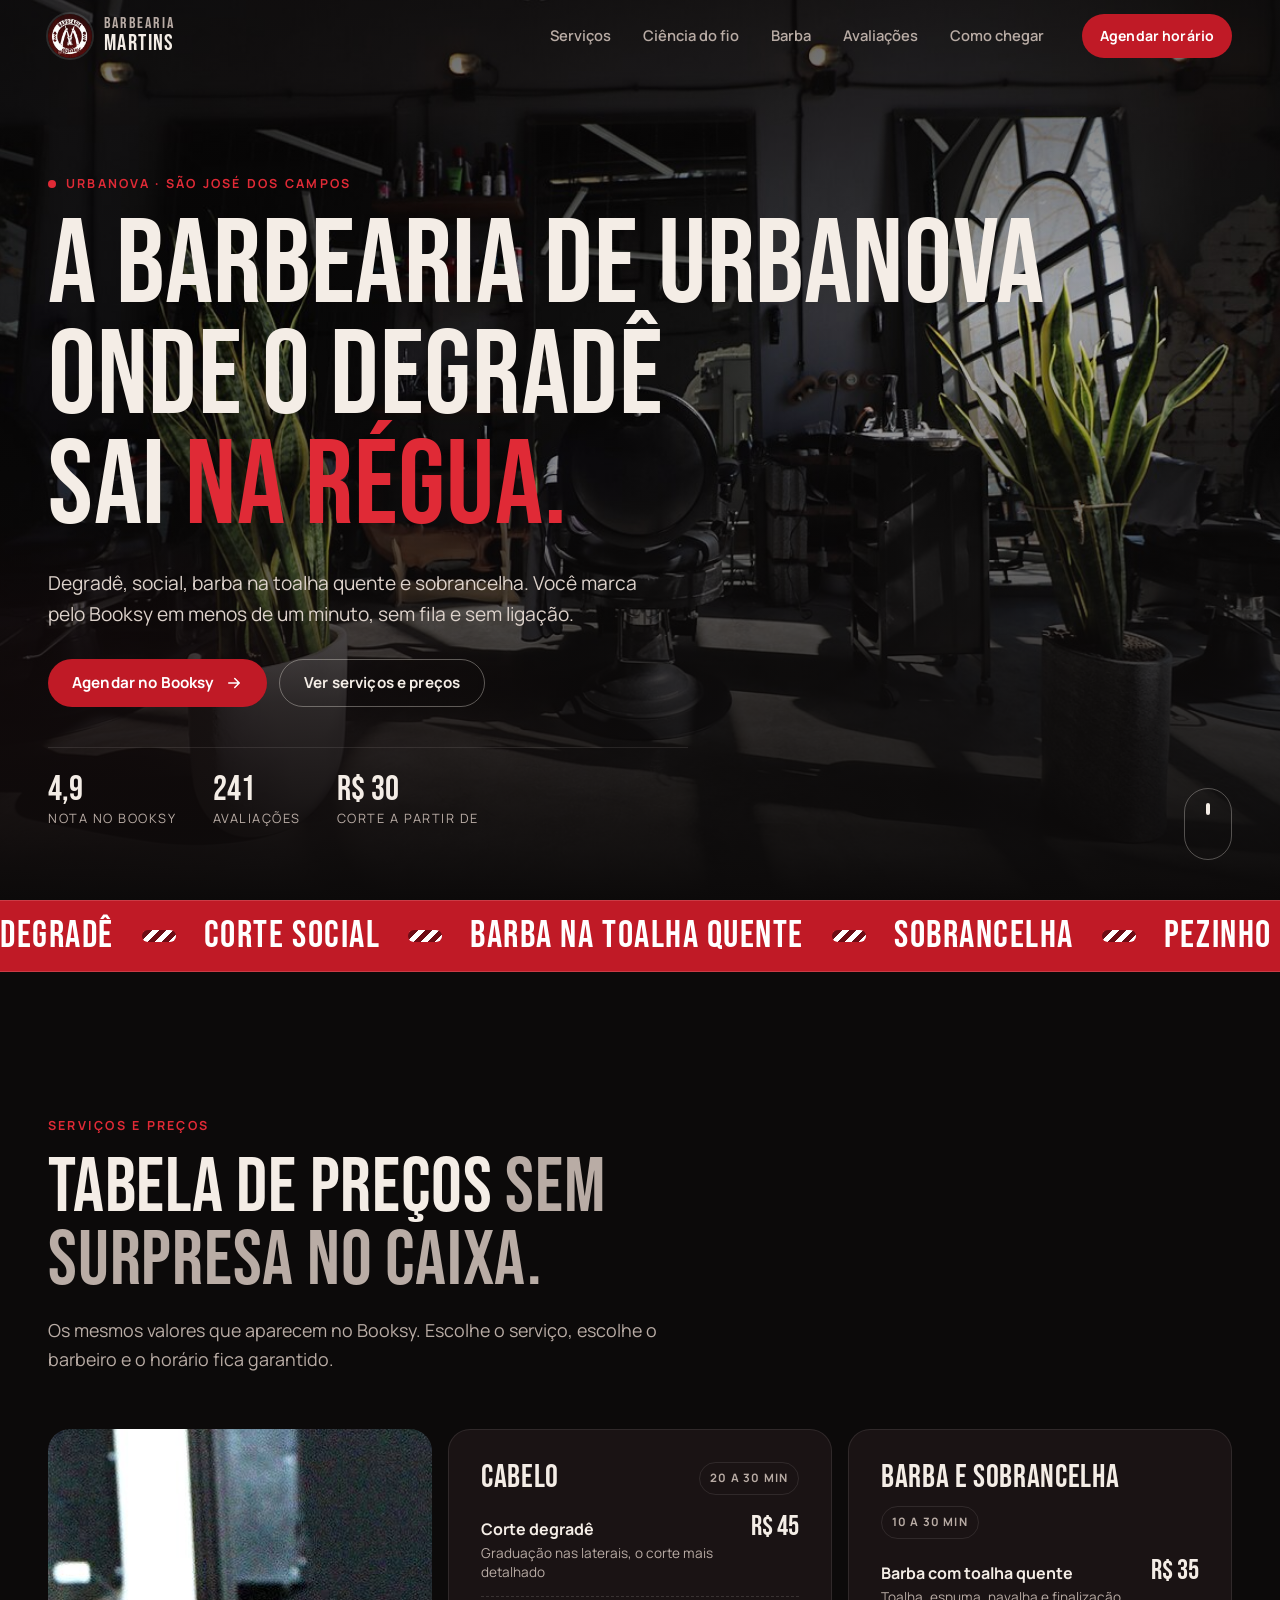
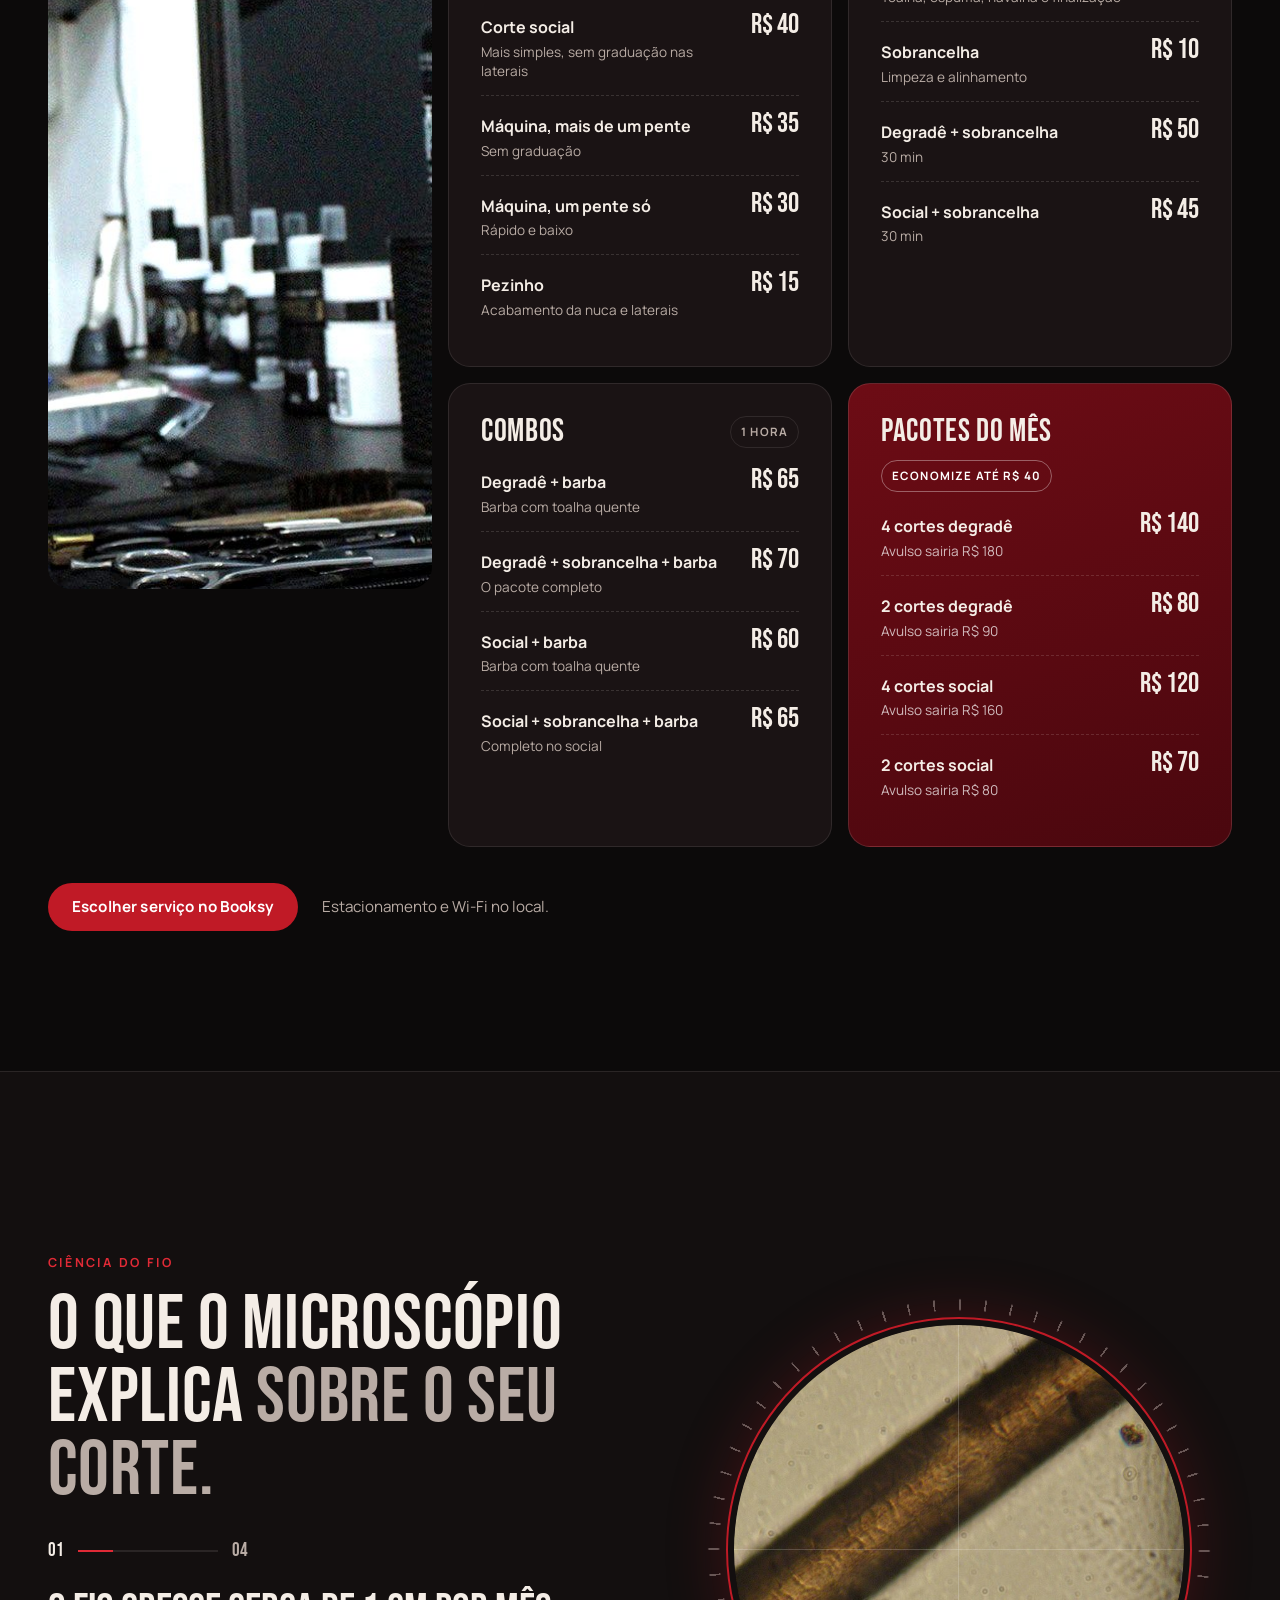
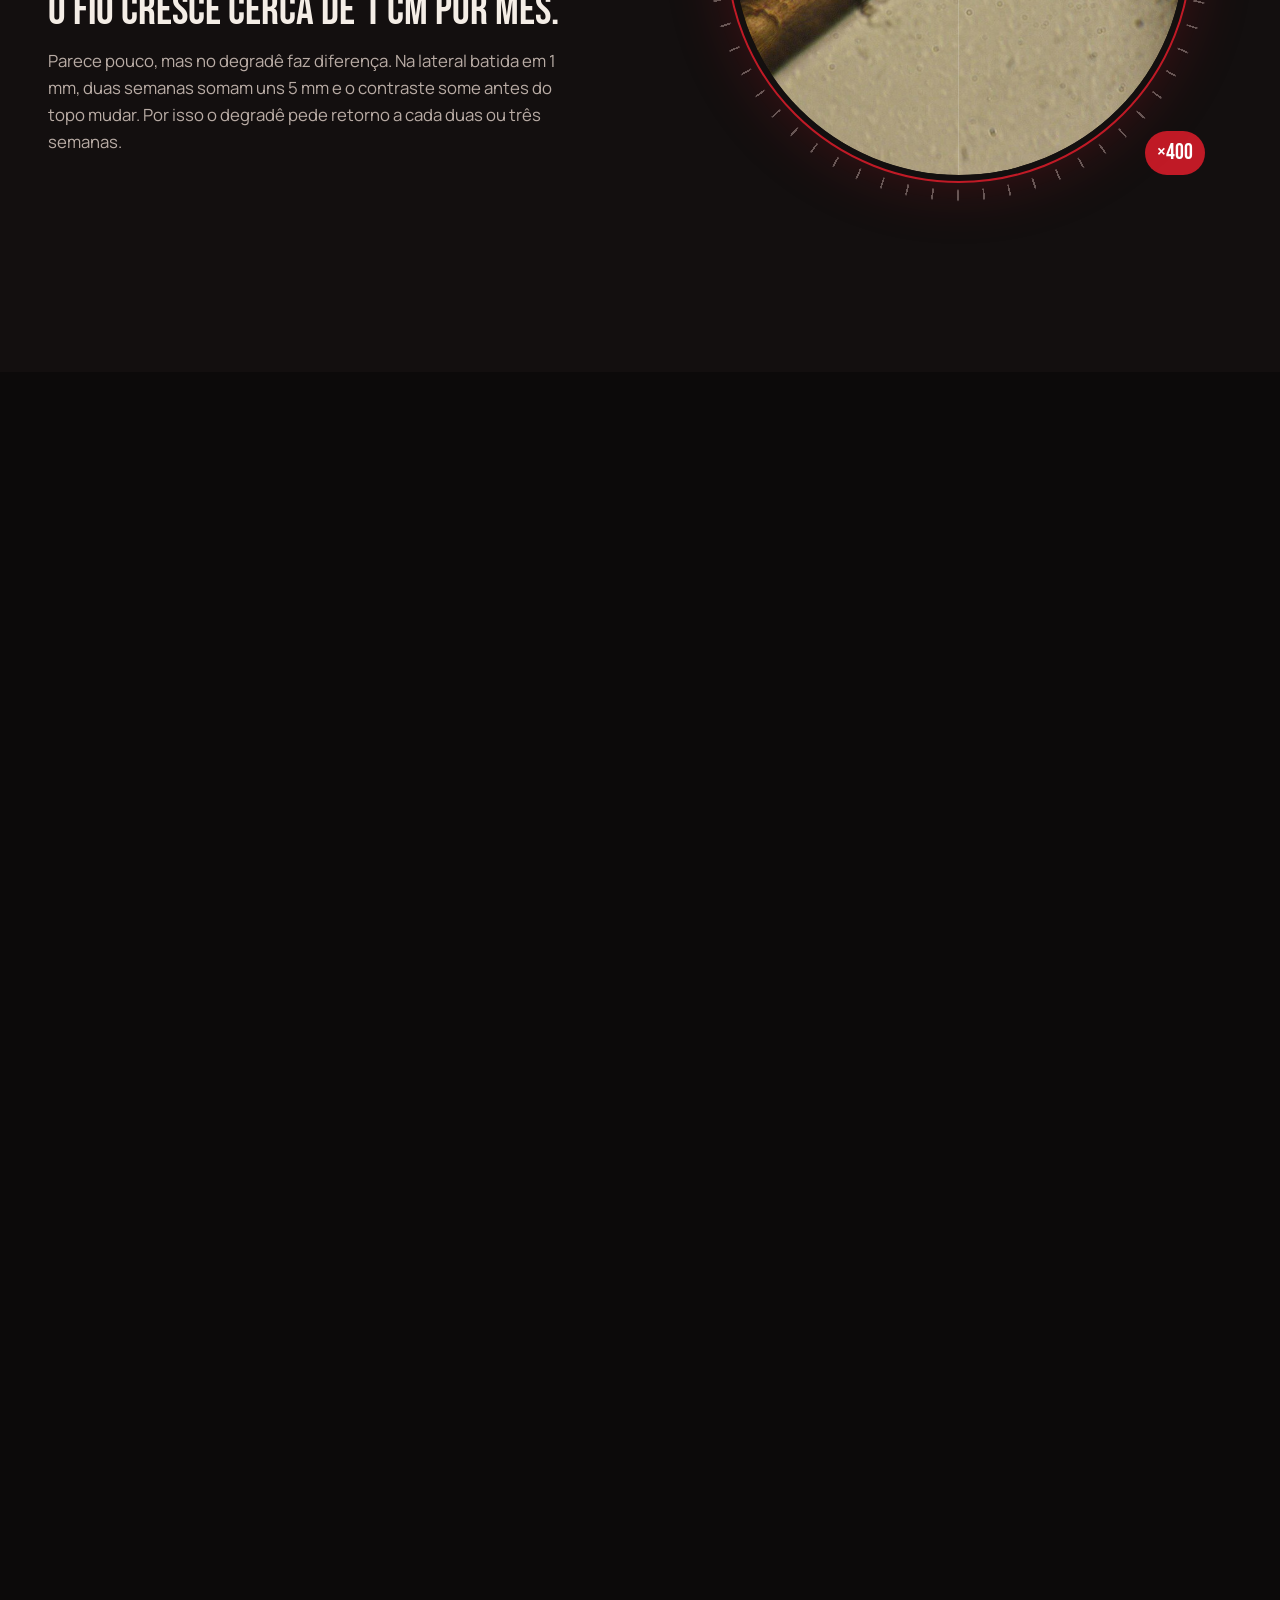
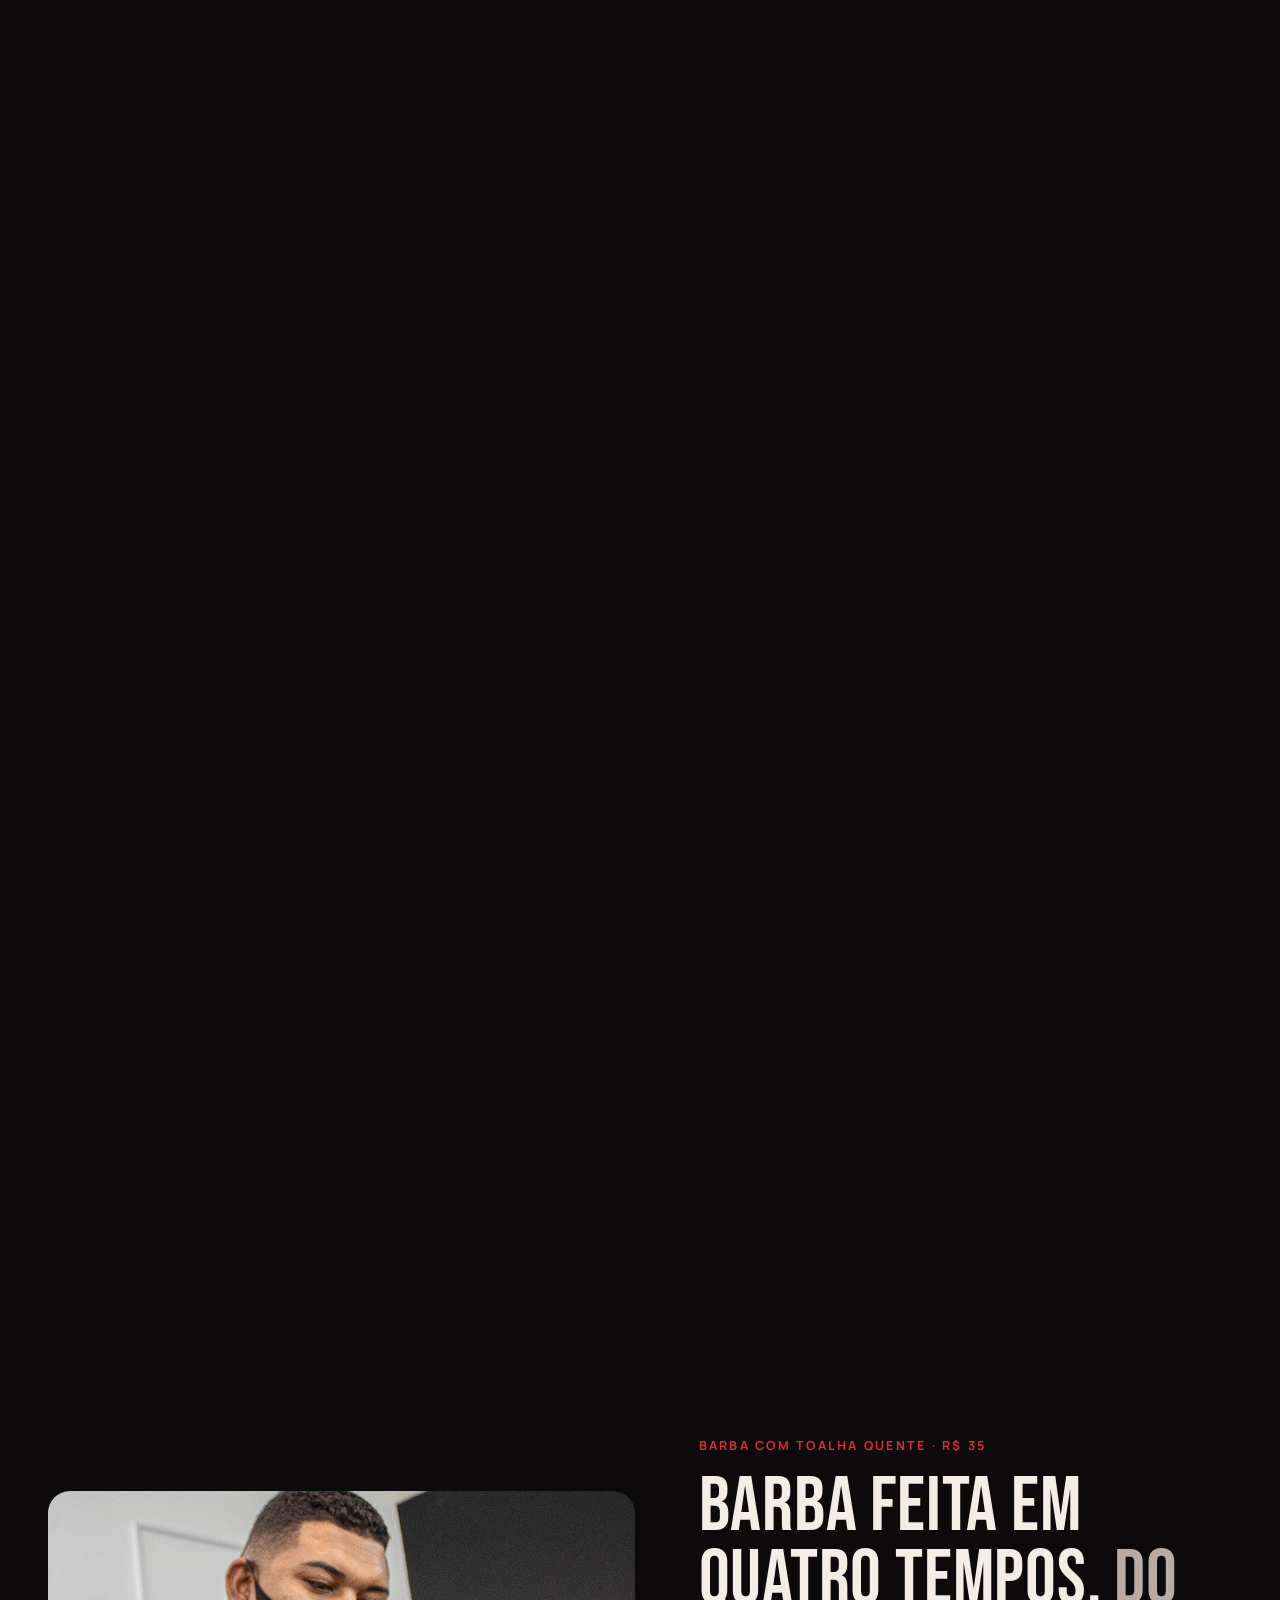
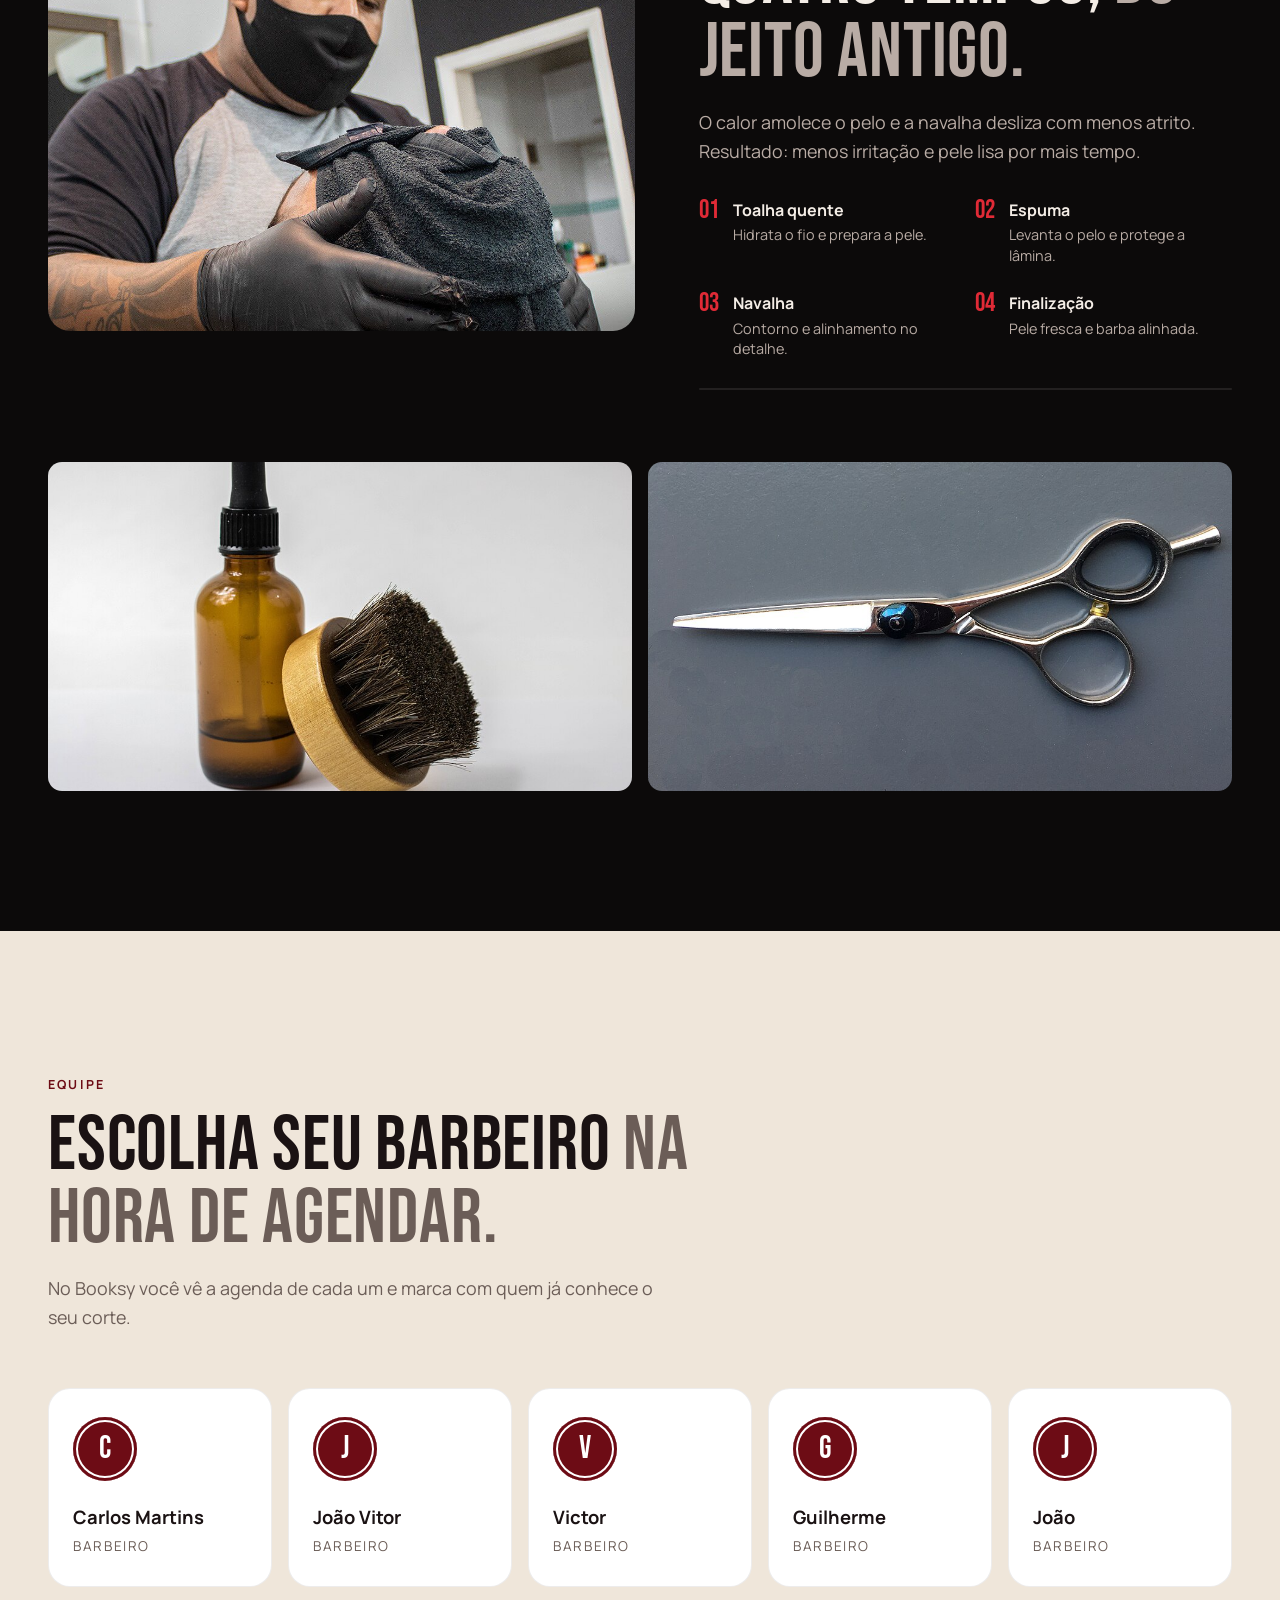
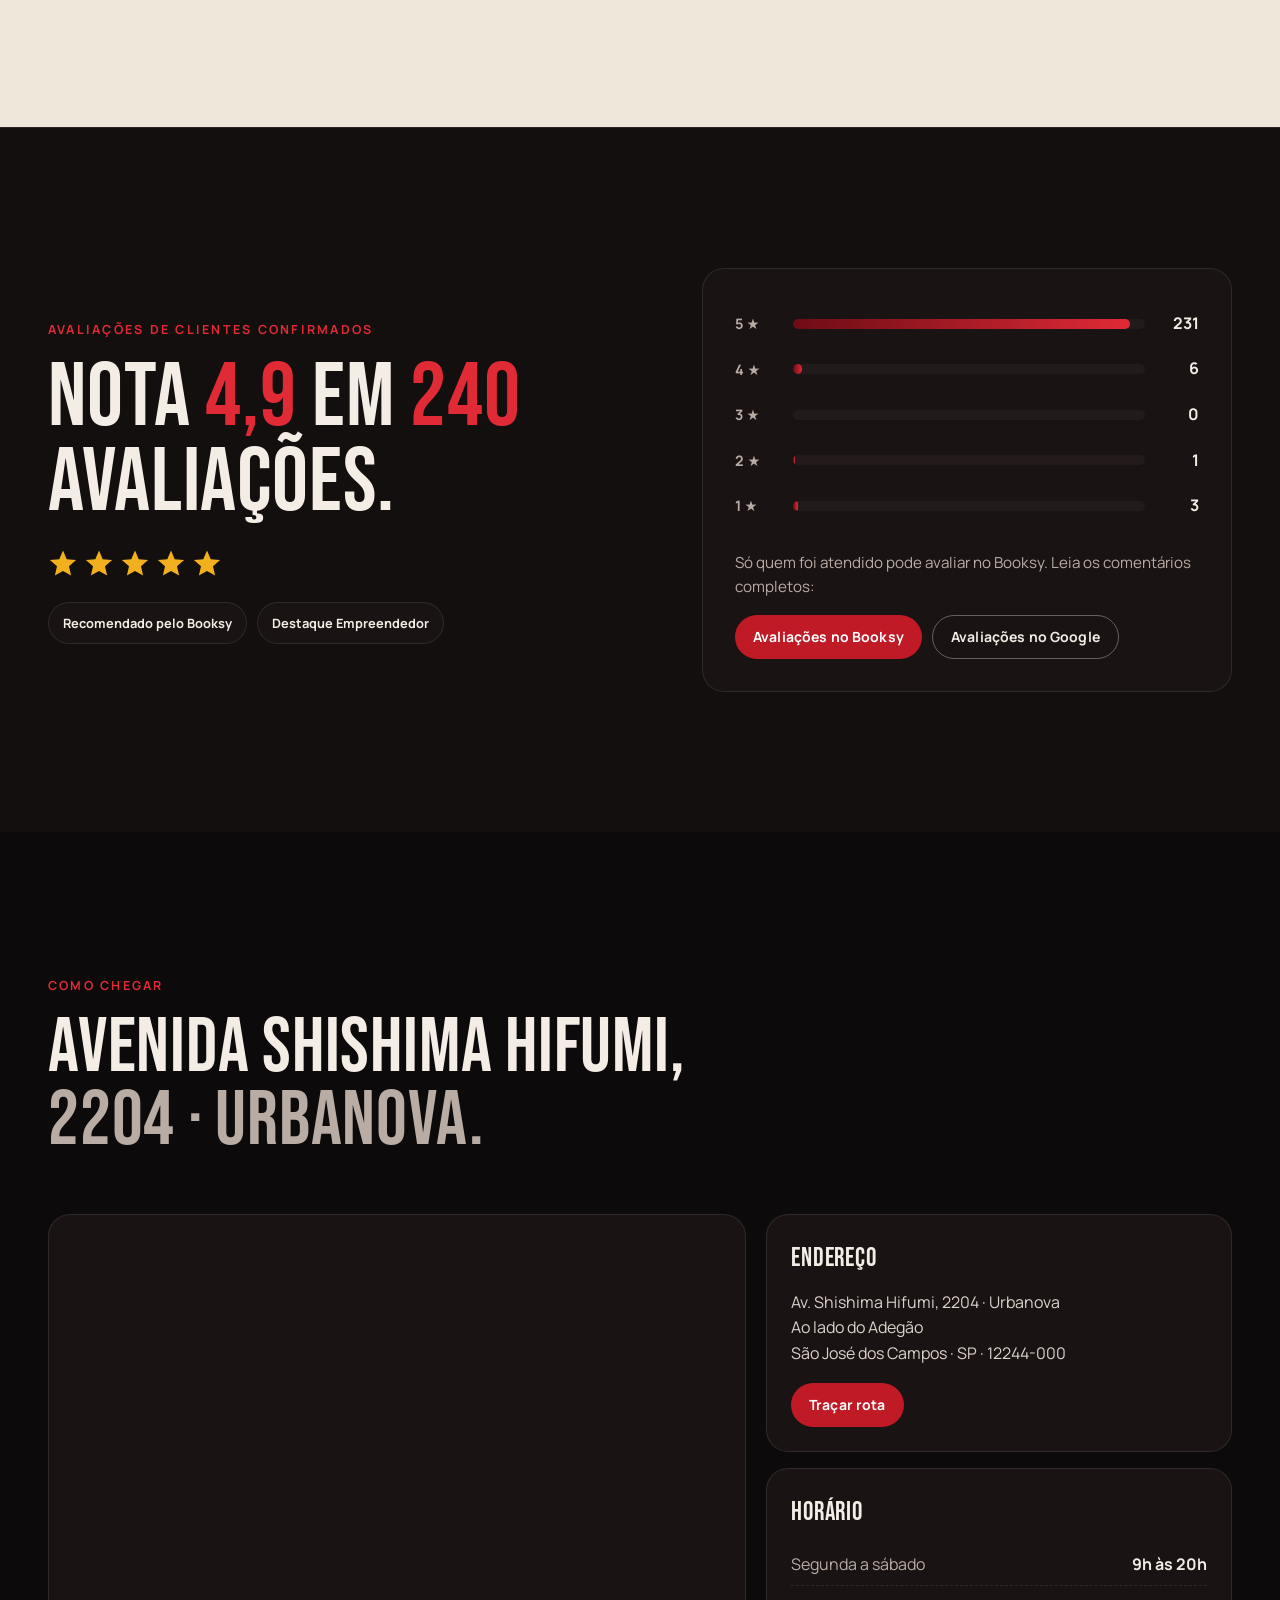
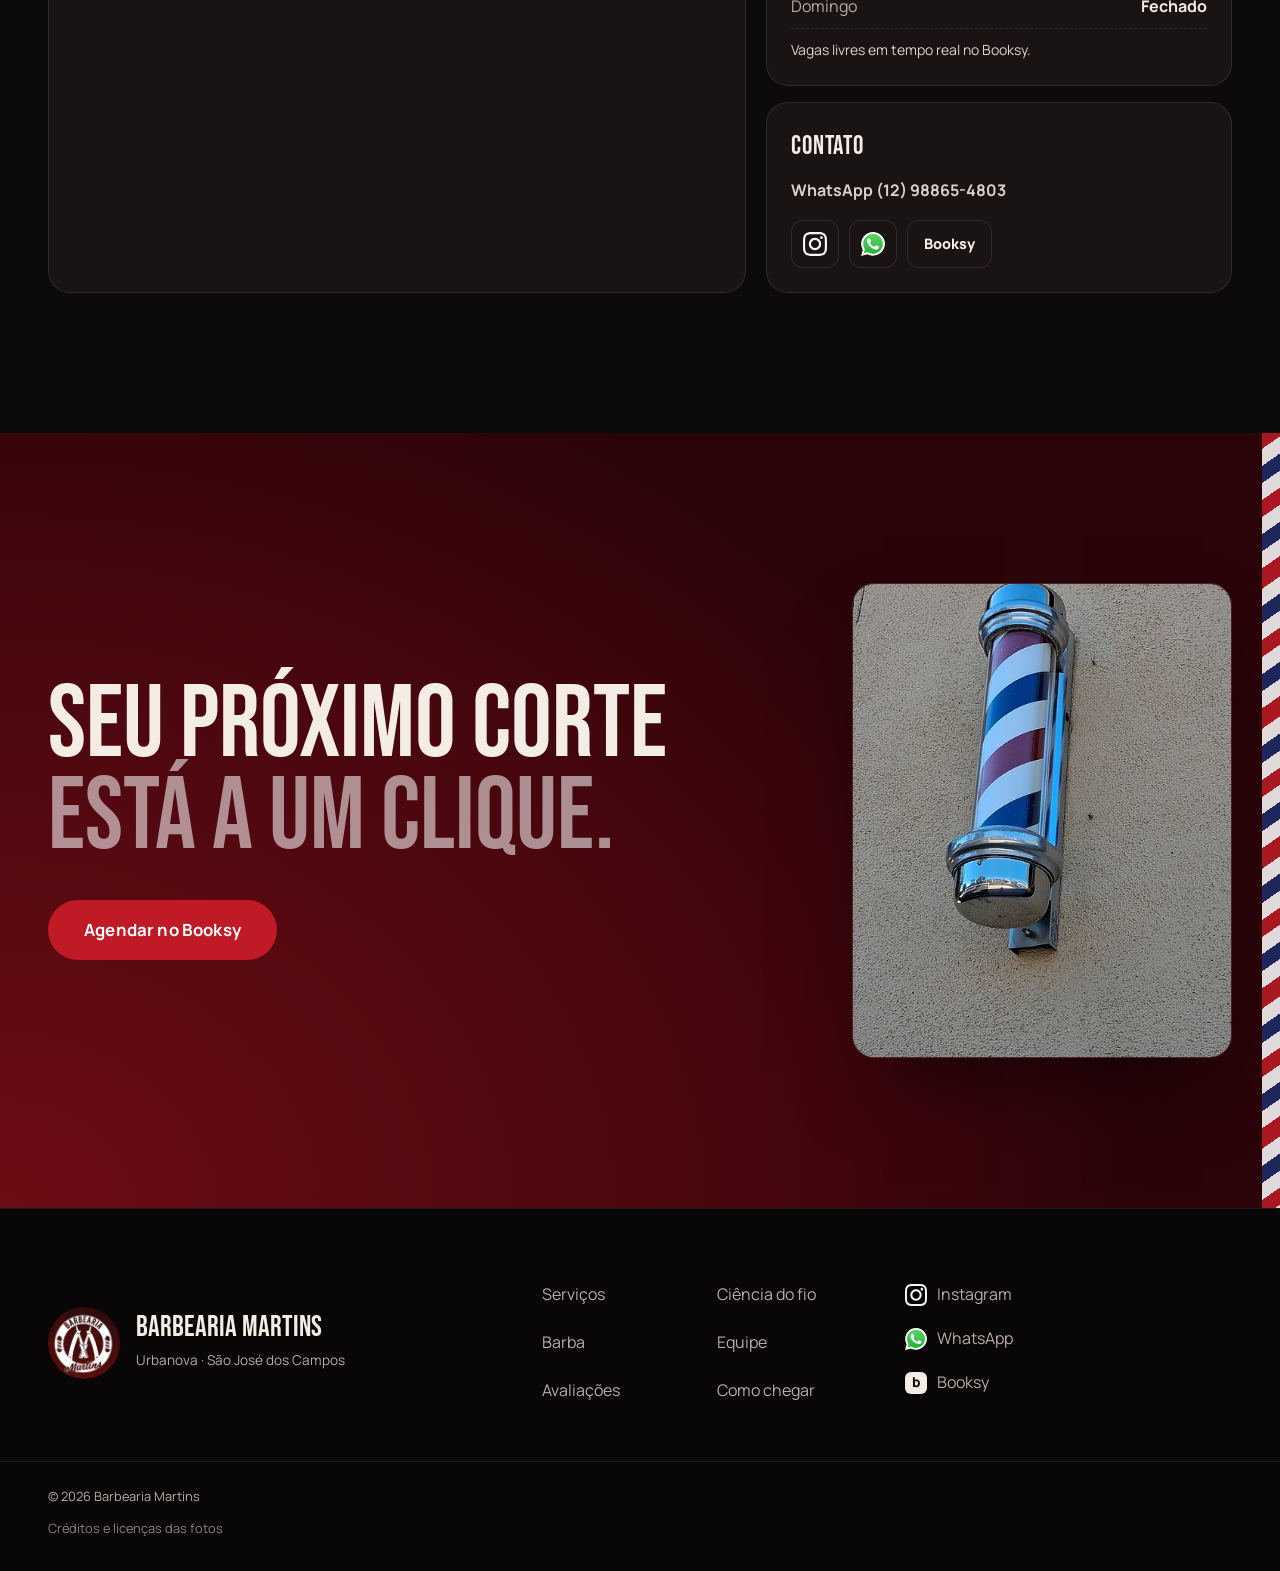
==== index.html @ a864b8f3 "Site institucional da Barbearia Martins Página estática com serviços e preços do Booksy, seção ciênc" ====
<!doctype html>
<html lang="pt-BR">
<head>
  <meta charset="utf-8">
  <meta name="viewport" content="width=device-width, initial-scale=1, viewport-fit=cover">
  <title>Barbearia Martins · Urbanova, São José dos Campos</title>
  <meta name="description" content="Barbearia em Urbanova, São José dos Campos: degradê, corte social, barba na toalha quente e sobrancelha. Nota 4,9 no Booksy. Agende online.">
  <meta name="theme-color" content="#0c0a0a">
  <meta property="og:type" content="website">
  <meta property="og:title" content="Barbearia Martins · Urbanova">
  <meta property="og:description" content="Degradê na régua, barba na toalha quente e sobrancelha. Agende pelo Booksy.">
  <meta property="og:image" content="assets/img/photo-f115207178.jpg">
  <meta property="og:locale" content="pt_BR">
  <link rel="icon" href="assets/img/logo-martins.jpg">
  <link rel="apple-touch-icon" href="assets/img/logo-martins.jpg">
  <link rel="preconnect" href="https://fonts.googleapis.com">
  <link rel="preconnect" href="https://fonts.gstatic.com" crossorigin>
  <link href="https://fonts.googleapis.com/css2?family=Bebas+Neue&family=Manrope:wght@400;500;600;700;800&display=swap" rel="stylesheet">
  <link rel="stylesheet" href="css/style.css">
  <script>document.documentElement.classList.add('js');</script>
  <script type="application/ld+json">
  {
    "@context": "https://schema.org",
    "@type": "BarberShop",
    "name": "Barbearia Martins",
    "image": "assets/img/logo-martins.jpg",
    "telephone": "+55 12 98865-4803",
    "address": {
      "@type": "PostalAddress",
      "streetAddress": "Av. Shishima Hifumi, 2204",
      "addressLocality": "São José dos Campos",
      "addressRegion": "SP",
      "postalCode": "12244-000",
      "addressCountry": "BR"
    },
    "geo": { "@type": "GeoCoordinates", "latitude": -23.20377, "longitude": -45.9438499 },
    "aggregateRating": { "@type": "AggregateRating", "ratingValue": "4.9", "reviewCount": "241" },
    "priceRange": "R$ 10 – R$ 140",
    "sameAs": [
      "https://www.instagram.com/barbeariamartinsurbanova/",
      "https://booksy.com/pt-br/331589_barbearia-martins_barbearias_1026706_sao-jose-dos-campos"
    ]
  }
  </script>
</head>
<body>
<!--
  Barbearia Martins — site institucional estático.
  Animações: GSAP + ScrollTrigger (hero, ciência fixada, ritual), Motion (contagens, revelações, barras),
  padrões de componentes inspirados no 21st.dev (spotlight card, marquee, botão magnético).
  Fotos: banco Wikimedia Commons (licenças livres, créditos no rodapé). Nenhuma foto de cliente real.
-->
<a class="skip" href="#conteudo">Pular para o conteúdo</a>

<div class="loader" aria-hidden="true">
  <div class="loader__inner">
    <img src="assets/img/logo-martins.jpg" alt="" width="150" height="150">
    <div class="loader__pole"><span></span></div>
  </div>
</div>

<header class="nav" id="topo">
  <div class="wrap nav__row">
    <a class="nav__brand" href="#inicio" aria-label="Barbearia Martins, início">
      <img src="assets/img/logo-martins.jpg" alt="" width="48" height="48">
      <span>Barbearia<b>Martins</b></span>
    </a>
    <nav class="nav__links" aria-label="Principal">
      <a href="#servicos">Serviços</a>
      <a href="#ciencia">Ciência do fio</a>
      <a href="#barba">Barba</a>
      <a href="#avaliacoes">Avaliações</a>
      <a href="#local">Como chegar</a>
    </nav>
    <a class="btn btn--red btn--sm nav__cta magnetic" href="https://booksy.com/pt-br/331589_barbearia-martins_barbearias_1026706_sao-jose-dos-campos#ba_s=seo" target="_blank" rel="noopener">Agendar horário</a>
    <button class="nav__burger" type="button" aria-expanded="false" aria-controls="menu" aria-label="Abrir menu">
      <span></span><span></span>
    </button>
  </div>
</header>

<div class="menu" id="menu" hidden>
  <nav class="wrap menu__list" aria-label="Menu">
    <a href="#servicos">Serviços e preços</a>
    <a href="#ciencia">Ciência do fio</a>
    <a href="#barba">Barba na toalha quente</a>
    <a href="#equipe">Equipe</a>
    <a href="#avaliacoes">Avaliações</a>
    <a href="#local">Como chegar</a>
  </nav>
  <div class="wrap menu__foot">
    <a class="btn btn--red" href="https://booksy.com/pt-br/331589_barbearia-martins_barbearias_1026706_sao-jose-dos-campos#ba_s=seo" target="_blank" rel="noopener">Agendar no Booksy</a>
    <div class="social">
      <a href="https://www.instagram.com/barbeariamartinsurbanova/" target="_blank" rel="noopener" aria-label="Instagram"><img class="ic-ink" src="assets/icons/instagram.svg" alt="" width="28" height="28"></a>
      <a href="https://wa.me/5512988654803?text=Ol%C3%A1!%20Vim%20pelo%20site%20da%20Barbearia%20Martins." target="_blank" rel="noopener" aria-label="WhatsApp"><img src="assets/icons/whatsapp.svg" alt="" width="28" height="28"></a>
    </div>
  </div>
</div>

<main id="conteudo">

  <!-- HERO -->
  <section class="hero" id="inicio">
    <div class="hero__media">
      <picture>
        <source media="(max-width: 639px)" srcset="assets/img/photo-f115207178-960.jpg">
        <img src="assets/img/photo-f115207178.jpg" srcset="assets/img/photo-f115207178-960.jpg 960w, assets/img/photo-f115207178.jpg 1280w" sizes="100vw" width="1280" height="853" alt="Salão de barbearia escuro com cadeira de barbeiro, espelhos e luz natural entrando pela janela" fetchpriority="high" data-source="stand-in">
      </picture>
    </div>
    <div class="hero__shade"></div>
    <div class="wrap hero__content">
      <p class="eyebrow hero__eyebrow"><span class="dot"></span>Urbanova · São José dos Campos</p>
      <h1 class="hero__title">
        <span class="line"><span>A barbearia de Urbanova</span></span>
        <span class="line"><span>onde o degradê</span></span>
        <span class="line"><span>sai <em>na régua.</em></span></span>
      </h1>
      <p class="hero__lead">Degradê, social, barba na toalha quente e sobrancelha. Você marca pelo Booksy em menos de um minuto, sem fila e sem ligação.</p>
      <div class="hero__actions">
        <a class="btn btn--red magnetic" href="https://booksy.com/pt-br/331589_barbearia-martins_barbearias_1026706_sao-jose-dos-campos#ba_s=seo" target="_blank" rel="noopener">
          Agendar no Booksy
          <svg viewBox="0 0 24 24" aria-hidden="true"><path d="M5 12h14M13 6l6 6-6 6"/></svg>
        </a>
        <a class="btn btn--ghost" href="#servicos">Ver serviços e preços</a>
      </div>
      <ul class="hero__facts">
        <li><strong>4,9</strong><span>nota no Booksy</span></li>
        <li><strong>241</strong><span>avaliações</span></li>
        <li><strong>R$ 30</strong><span>corte a partir de</span></li>
      </ul>
    </div>
    <div class="hero__razor" aria-hidden="true"></div>
    <a class="hero__scroll" href="#servicos" aria-label="Rolar para os serviços"><span></span></a>
  </section>

  <!-- MARQUEE (padrão 21st.dev) -->
  <div class="marquee" aria-hidden="true">
    <div class="marquee__track">
      <span>Degradê</span><i></i><span>Corte social</span><i></i><span>Barba na toalha quente</span><i></i><span>Sobrancelha</span><i></i><span>Pezinho</span><i></i><span>Pacotes mensais</span><i></i>
      <span>Degradê</span><i></i><span>Corte social</span><i></i><span>Barba na toalha quente</span><i></i><span>Sobrancelha</span><i></i><span>Pezinho</span><i></i><span>Pacotes mensais</span><i></i>
    </div>
  </div>

  <!-- SERVIÇOS -->
  <section class="services" id="servicos">
    <div class="wrap">
      <div class="sec-head">
        <p class="eyebrow">Serviços e preços</p>
        <h2 class="sec-title">Tabela de preços <span>sem surpresa no caixa.</span></h2>
        <p class="sec-lead">Os mesmos valores que aparecem no Booksy. Escolhe o serviço, escolhe o barbeiro e o horário fica garantido.</p>
      </div>

      <div class="services__grid">
        <figure class="services__photo">
          <img src="assets/img/ig-materiais-415.jpg" sizes="(max-width: 1023px) 100vw, 30vw" width="415" height="755" alt="Bancada da Barbearia Martins com máquina, produtos e kit de tesouras e navalhas" loading="lazy" decoding="async" data-source="client">
        </figure>

        <article class="card spot reveal">
          <header class="card__head"><h3>Cabelo</h3><span class="tag">20 a 30 min</span></header>
          <ul class="price">
            <li><div><b>Corte degradê</b><small>Graduação nas laterais, o corte mais detalhado</small></div><span>R$ 45</span></li>
            <li><div><b>Corte social</b><small>Mais simples, sem graduação nas laterais</small></div><span>R$ 40</span></li>
            <li><div><b>Máquina, mais de um pente</b><small>Sem graduação</small></div><span>R$ 35</span></li>
            <li><div><b>Máquina, um pente só</b><small>Rápido e baixo</small></div><span>R$ 30</span></li>
            <li><div><b>Pezinho</b><small>Acabamento da nuca e laterais</small></div><span>R$ 15</span></li>
          </ul>
        </article>

        <article class="card spot reveal">
          <header class="card__head"><h3>Barba e sobrancelha</h3><span class="tag">10 a 30 min</span></header>
          <ul class="price">
            <li><div><b>Barba com toalha quente</b><small>Toalha, espuma, navalha e finalização</small></div><span>R$ 35</span></li>
            <li><div><b>Sobrancelha</b><small>Limpeza e alinhamento</small></div><span>R$ 10</span></li>
            <li><div><b>Degradê + sobrancelha</b><small>30 min</small></div><span>R$ 50</span></li>
            <li><div><b>Social + sobrancelha</b><small>30 min</small></div><span>R$ 45</span></li>
          </ul>
        </article>

        <article class="card spot reveal">
          <header class="card__head"><h3>Combos</h3><span class="tag">1 hora</span></header>
          <ul class="price">
            <li><div><b>Degradê + barba</b><small>Barba com toalha quente</small></div><span>R$ 65</span></li>
            <li><div><b>Degradê + sobrancelha + barba</b><small>O pacote completo</small></div><span>R$ 70</span></li>
            <li><div><b>Social + barba</b><small>Barba com toalha quente</small></div><span>R$ 60</span></li>
            <li><div><b>Social + sobrancelha + barba</b><small>Completo no social</small></div><span>R$ 65</span></li>
          </ul>
        </article>

        <article class="card card--red spot reveal">
          <header class="card__head"><h3>Pacotes do mês</h3><span class="tag tag--light">Economize até R$ 40</span></header>
          <ul class="price">
            <li><div><b>4 cortes degradê</b><small>Avulso sairia R$ 180</small></div><span>R$ 140</span></li>
            <li><div><b>2 cortes degradê</b><small>Avulso sairia R$ 90</small></div><span>R$ 80</span></li>
            <li><div><b>4 cortes social</b><small>Avulso sairia R$ 160</small></div><span>R$ 120</span></li>
            <li><div><b>2 cortes social</b><small>Avulso sairia R$ 80</small></div><span>R$ 70</span></li>
          </ul>
        </article>
      </div>

      <div class="services__cta">
        <a class="btn btn--red magnetic" href="https://booksy.com/pt-br/331589_barbearia-martins_barbearias_1026706_sao-jose-dos-campos#ba_s=seo" target="_blank" rel="noopener">Escolher serviço no Booksy</a>
        <p>Estacionamento e Wi-Fi no local.</p>
      </div>
    </div>
  </section>

  <!-- CIÊNCIA DO FIO -->
  <section class="science" id="ciencia">
    <div class="wrap science__pin">
      <div class="science__text">
        <p class="eyebrow">Ciência do fio</p>
        <h2 class="sec-title">O que o microscópio explica <span>sobre o seu corte.</span></h2>
        <div class="science__progress" aria-hidden="true"><span class="science__count">01</span><i><b></b></i><span>04</span></div>

        <div class="chapters">
          <article class="chapter is-active">
            <figure class="chapter__img"><img src="assets/img/photo-f3167801-960.jpg" srcset="assets/img/photo-f3167801-500.jpg 500w, assets/img/photo-f3167801-960.jpg 960w" sizes="100vw" width="960" height="722" alt="Fio de cabelo escuro visto ao microscópio" loading="lazy" decoding="async" data-source="stand-in"></figure>
            <h3>O fio cresce cerca de 1 cm por mês.</h3>
            <p>Parece pouco, mas no degradê faz diferença. Na lateral batida em 1 mm, duas semanas somam uns 5 mm e o contraste some antes do topo mudar. Por isso o degradê pede retorno a cada duas ou três semanas.</p>
          </article>
          <article class="chapter">
            <figure class="chapter__img"><img src="assets/img/photo-f30081804-960.jpg" srcset="assets/img/photo-f30081804-500.jpg 500w, assets/img/photo-f30081804-960.jpg 960w" sizes="100vw" width="960" height="722" alt="Corte histológico de um folículo piloso visto ao microscópio" loading="lazy" decoding="async" data-source="stand-in"></figure>
            <h3>Tudo nasce no folículo, embaixo da pele.</h3>
            <p>A tesoura só alcança a parte morta do fio. Cortar mais vezes não engrossa o cabelo nem acelera o crescimento: isso é mito. O que o corte frequente faz é manter o desenho no lugar.</p>
          </article>
          <article class="chapter">
            <figure class="chapter__img"><img src="assets/img/photo-f3167785-960.jpg" srcset="assets/img/photo-f3167785-500.jpg 500w, assets/img/photo-f3167785-960.jpg 960w" sizes="100vw" width="960" height="722" alt="Raiz de um fio de cabelo ao microscópio" loading="lazy" decoding="async" data-source="stand-in"></figure>
            <h3>Perder fios no pente é normal.</h3>
            <p>Cada fio tem um ciclo: cresce por anos, para e cai para dar lugar a outro. Dermatologistas consideram normal perder de 50 a 100 fios por dia. Entradas abrindo rápido ou falhas novas pedem um médico, não um corte.</p>
          </article>
          <article class="chapter">
            <figure class="chapter__img"><img src="assets/img/photo-f118131237-960.jpg" srcset="assets/img/photo-f118131237-500.jpg 500w, assets/img/photo-f118131237-960.jpg 960w" sizes="100vw" width="960" height="960" alt="Lâminas de tesoura de aço damasco em detalhe" loading="lazy" decoding="async" data-source="stand-in"></figure>
            <h3>Lâmina afiada corta limpo.</h3>
            <p>Por fora, o fio é coberto por escamas sobrepostas, a cutícula. Lâmina cega amassa e abre a ponta; lâmina afiada corta reto e o acabamento dura mais. É por isso que tesoura e máquina passam por manutenção aqui.</p>
          </article>
        </div>
      </div>

      <div class="lens" aria-hidden="true">
        <div class="lens__ring"></div>
        <div class="lens__view">
          <img class="is-active" src="assets/img/photo-f3167801-960.jpg" alt="" width="960" height="722" loading="lazy" decoding="async">
          <img src="assets/img/photo-f30081804-960.jpg" alt="" width="960" height="722" loading="lazy" decoding="async">
          <img src="assets/img/photo-f3167785-960.jpg" alt="" width="960" height="722" loading="lazy" decoding="async">
          <img src="assets/img/photo-f118131237-960.jpg" alt="" width="960" height="960" loading="lazy" decoding="async">
        </div>
        <span class="lens__mag">×400</span>
        <span class="lens__cross"></span>
      </div>
    </div>
  </section>

  <!-- BARBA -->
  <section class="beard" id="barba">
    <div class="wrap beard__grid">
      <figure class="beard__photo">
        <img src="assets/img/ig-toalha-quente-1080.jpg" srcset="assets/img/ig-toalha-quente-600.jpg 600w, assets/img/ig-toalha-quente-1080.jpg 1080w" sizes="(max-width: 1023px) 100vw, 50vw" width="1080" height="810" alt="Barbeiro da Barbearia Martins aplicando a toalha quente antes da barba" loading="lazy" decoding="async" data-source="client">
      </figure>
      <div class="beard__text">
        <p class="eyebrow">Barba com toalha quente · R$ 35</p>
        <h2 class="sec-title">Barba feita em quatro tempos, <span>do jeito antigo.</span></h2>
        <p class="sec-lead">O calor amolece o pelo e a navalha desliza com menos atrito. Resultado: menos irritação e pele lisa por mais tempo.</p>
        <ol class="steps">
          <li><span>01</span><div><b>Toalha quente</b><p>Hidrata o fio e prepara a pele.</p></div></li>
          <li><span>02</span><div><b>Espuma</b><p>Levanta o pelo e protege a lâmina.</p></div></li>
          <li><span>03</span><div><b>Navalha</b><p>Contorno e alinhamento no detalhe.</p></div></li>
          <li><span>04</span><div><b>Finalização</b><p>Pele fresca e barba alinhada.</p></div></li>
        </ol>
        <div class="steps__line" aria-hidden="true"><b></b></div>
      </div>
    </div>
    <div class="wrap beard__strip">
      <figure><img src="assets/img/photo-f148403508-960.jpg" srcset="assets/img/photo-f148403508-500.jpg 500w, assets/img/photo-f148403508-960.jpg 960w" sizes="50vw" width="960" height="640" alt="Frasco de óleo para barba ao lado de escova de cerdas" loading="lazy" decoding="async" data-source="stand-in"></figure>
      <figure><img src="assets/img/photo-f118141964-960.jpg" srcset="assets/img/photo-f118141964-500.jpg 500w, assets/img/photo-f118141964-960.jpg 960w" sizes="50vw" width="960" height="539" alt="Tesoura profissional de barbeiro sobre fundo cinza" loading="lazy" decoding="async" data-source="stand-in"></figure>
    </div>
  </section>

  <!-- EQUIPE -->
  <section class="team" id="equipe">
    <div class="wrap">
      <div class="sec-head">
        <p class="eyebrow">Equipe</p>
        <h2 class="sec-title">Escolha seu barbeiro <span>na hora de agendar.</span></h2>
        <p class="sec-lead">No Booksy você vê a agenda de cada um e marca com quem já conhece o seu corte.</p>
      </div>
      <ul class="team__list">
        <li class="spot reveal"><span class="team__initial">C</span><b>Carlos Martins</b><small>Barbeiro</small></li>
        <li class="spot reveal"><span class="team__initial">J</span><b>João Vitor</b><small>Barbeiro</small></li>
        <li class="spot reveal"><span class="team__initial">V</span><b>Victor</b><small>Barbeiro</small></li>
        <li class="spot reveal"><span class="team__initial">G</span><b>Guilherme</b><small>Barbeiro</small></li>
        <li class="spot reveal"><span class="team__initial">J</span><b>João</b><small>Barbeiro</small></li>
      </ul>
    </div>
  </section>

  <!-- AVALIAÇÕES -->
  <section class="reviews" id="avaliacoes">
    <div class="wrap reviews__grid">
      <div class="reviews__score">
        <p class="eyebrow">Avaliações de clientes confirmados</p>
        <h2 class="sec-title">Nota <span class="count" data-to="4.9" data-dec="1">4,9</span> em <span class="count" data-to="241" data-dec="0">241</span> avaliações.</h2>
        <div class="stars" aria-label="4,9 de 5 estrelas">
          <svg viewBox="0 0 24 24" aria-hidden="true"><path d="M12 2l3 6.9 7.5.7-5.7 5 1.7 7.4L12 18.3 5.5 22l1.7-7.4L1.5 9.6 9 8.9z"/></svg>
          <svg viewBox="0 0 24 24" aria-hidden="true"><path d="M12 2l3 6.9 7.5.7-5.7 5 1.7 7.4L12 18.3 5.5 22l1.7-7.4L1.5 9.6 9 8.9z"/></svg>
          <svg viewBox="0 0 24 24" aria-hidden="true"><path d="M12 2l3 6.9 7.5.7-5.7 5 1.7 7.4L12 18.3 5.5 22l1.7-7.4L1.5 9.6 9 8.9z"/></svg>
          <svg viewBox="0 0 24 24" aria-hidden="true"><path d="M12 2l3 6.9 7.5.7-5.7 5 1.7 7.4L12 18.3 5.5 22l1.7-7.4L1.5 9.6 9 8.9z"/></svg>
          <svg viewBox="0 0 24 24" aria-hidden="true"><path d="M12 2l3 6.9 7.5.7-5.7 5 1.7 7.4L12 18.3 5.5 22l1.7-7.4L1.5 9.6 9 8.9z"/></svg>
        </div>
        <ul class="badges">
          <li>Recomendado pelo Booksy</li>
          <li>Destaque Empreendedor</li>
        </ul>
      </div>
      <div class="reviews__bars card">
        <ul class="bars">
          <li><span>5 ★</span><i><b data-w="95.9"></b></i><em>231</em></li>
          <li><span>4 ★</span><i><b data-w="2.5"></b></i><em>6</em></li>
          <li><span>3 ★</span><i><b data-w="0"></b></i><em>0</em></li>
          <li><span>2 ★</span><i><b data-w="0.4"></b></i><em>1</em></li>
          <li><span>1 ★</span><i><b data-w="1.2"></b></i><em>3</em></li>
        </ul>
        <p class="reviews__note">Só quem foi atendido pode avaliar no Booksy. Leia os comentários completos:</p>
        <div class="reviews__links">
          <a class="btn btn--red btn--sm" href="https://booksy.com/pt-br/331589_barbearia-martins_barbearias_1026706_sao-jose-dos-campos#ba_s=seo" target="_blank" rel="noopener">Avaliações no Booksy</a>
          <a class="btn btn--ghost btn--sm" href="https://www.google.com/maps/search/?api=1&amp;query=Barbearia+Martins+Av.+Shishima+Hifumi+2204+S%C3%A3o+Jos%C3%A9+dos+Campos" target="_blank" rel="noopener">Avaliações no Google</a>
        </div>
      </div>
    </div>
  </section>

  <!-- LOCALIZAÇÃO -->
  <section class="visit" id="local">
    <div class="wrap">
      <div class="sec-head">
        <p class="eyebrow">Como chegar</p>
        <h2 class="sec-title">Avenida Shishima Hifumi, <span>2204 · Urbanova.</span></h2>
      </div>
      <div class="visit__grid">
        <div class="visit__map">
          <iframe title="Mapa interativo da Barbearia Martins no Google Maps" src="https://maps.google.com/maps?q=-23.20377,-45.9438499&amp;z=16&amp;hl=pt-BR&amp;output=embed" loading="lazy" referrerpolicy="no-referrer-when-downgrade" allowfullscreen></iframe>
        </div>
        <div class="visit__info">
          <div class="info-block">
            <h3>Endereço</h3>
            <p>Av. Shishima Hifumi, 2204 · Urbanova<br>Ao lado do Adegão<br>São José dos Campos · SP · 12244-000</p>
            <a class="btn btn--red btn--sm magnetic" href="https://www.google.com/maps/dir/?api=1&amp;destination=-23.20377,-45.9438499" target="_blank" rel="noopener">Traçar rota</a>
          </div>
          <div class="info-block">
            <h3>Horário</h3>
            <ul class="hours">
              <li><span>Segunda a sábado</span><b>9h às 20h</b></li>
              <li><span>Domingo</span><b data-assumed>Fechado</b></li>
            </ul>
            <p class="small">Vagas livres em tempo real no Booksy.</p>
          </div>
          <div class="info-block">
            <h3>Contato</h3>
            <p><a class="link" href="https://wa.me/5512988654803?text=Ol%C3%A1!%20Vim%20pelo%20site%20da%20Barbearia%20Martins." target="_blank" rel="noopener">WhatsApp (12) 98865-4803</a></p>
            <div class="social">
              <a href="https://www.instagram.com/barbeariamartinsurbanova/" target="_blank" rel="noopener" aria-label="Instagram da Barbearia Martins"><img class="ic-ink" src="assets/icons/instagram.svg" alt="" width="28" height="28"></a>
              <a href="https://wa.me/5512988654803?text=Ol%C3%A1!%20Vim%20pelo%20site%20da%20Barbearia%20Martins." target="_blank" rel="noopener" aria-label="WhatsApp da Barbearia Martins"><img src="assets/icons/whatsapp.svg" alt="" width="28" height="28"></a>
              <a href="https://booksy.com/pt-br/331589_barbearia-martins_barbearias_1026706_sao-jose-dos-campos#ba_s=seo" target="_blank" rel="noopener" aria-label="Booksy da Barbearia Martins" class="social__txt">Booksy</a>
            </div>
          </div>
        </div>
      </div>
    </div>
  </section>

  <!-- FECHAMENTO -->
  <section class="close" id="agendar">
    <div class="wrap close__inner">
      <div class="close__text">
        <h2 class="close__title"><span>Seu próximo corte</span><span>está a um clique.</span></h2>
        <a class="btn btn--red btn--lg magnetic" href="https://booksy.com/pt-br/331589_barbearia-martins_barbearias_1026706_sao-jose-dos-campos#ba_s=seo" target="_blank" rel="noopener">Agendar no Booksy</a>
      </div>
      <figure class="close__media">
        <img src="assets/img/photo-f201493987-500.jpg" width="500" height="667" alt="Poste de barbeiro listrado preso a uma parede" loading="lazy" decoding="async" data-source="stand-in">
      </figure>
    </div>
    <div class="pole" aria-hidden="true"></div>
  </section>
</main>

<footer class="foot">
  <div class="wrap foot__grid">
    <div class="foot__brand">
      <img src="assets/img/logo-martins.jpg" alt="Logo da Barbearia Martins" width="72" height="72" loading="lazy">
      <p>Barbearia Martins<br><span>Urbanova · São José dos Campos</span></p>
    </div>
    <nav class="foot__nav" aria-label="Rodapé">
      <a href="#servicos">Serviços</a>
      <a href="#ciencia">Ciência do fio</a>
      <a href="#barba">Barba</a>
      <a href="#equipe">Equipe</a>
      <a href="#avaliacoes">Avaliações</a>
      <a href="#local">Como chegar</a>
    </nav>
    <div class="foot__social">
      <a href="https://www.instagram.com/barbeariamartinsurbanova/" target="_blank" rel="noopener"><img class="ic-ink" src="assets/icons/instagram.svg" alt="" width="22" height="22">Instagram</a>
      <a href="https://wa.me/5512988654803" target="_blank" rel="noopener"><img src="assets/icons/whatsapp.svg" alt="" width="22" height="22">WhatsApp</a>
      <!-- Facebook: adicionar quando a barbearia informar o link da página -->
      <a href="https://booksy.com/pt-br/331589_barbearia-martins_barbearias_1026706_sao-jose-dos-campos#ba_s=seo" target="_blank" rel="noopener"><span class="foot__b" aria-hidden="true">b</span>Booksy</a>
    </div>
  </div>
  <div class="wrap foot__base">
    <p>© <span class="year">2026</span> Barbearia Martins</p>
    <p><a class="credits" href="creditos.html">Créditos e licenças das fotos</a></p>
  </div>
</footer>

<nav class="dock" aria-label="Ações rápidas">
  <a href="https://booksy.com/pt-br/331589_barbearia-martins_barbearias_1026706_sao-jose-dos-campos#ba_s=seo" target="_blank" rel="noopener" class="dock__main">Agendar</a>
  <a href="https://wa.me/5512988654803?text=Ol%C3%A1!%20Vim%20pelo%20site%20da%20Barbearia%20Martins." target="_blank" rel="noopener"><img src="assets/icons/whatsapp.svg" alt="" width="20" height="20">WhatsApp</a>
  <a href="https://www.google.com/maps/dir/?api=1&amp;destination=-23.20377,-45.9438499" target="_blank" rel="noopener"><svg viewBox="0 0 24 24" aria-hidden="true"><path d="M12 22s7-7.1 7-12.5A7 7 0 0 0 5 9.5C5 14.9 12 22 12 22z"/><circle cx="12" cy="9.5" r="2.5"/></svg>Rota</a>
</nav>

<script src="assets/vendor/gsap.min.js"></script>
<script src="assets/vendor/ScrollTrigger.min.js"></script>
<script src="assets/vendor/motion.js"></script>
<script src="js/main.js"></script>
</body>
</html>
---- css/style.css ----
/* Barbearia Martins — paleta tirada do logo: vinho, vermelho do poste, branco gelo, preto. */
:root{
  --bg:#0c0a0a;
  --bg-2:#130f0f;
  --surface:#1a1314;
  --surface-2:#231a1b;
  --line:rgba(244,237,230,.10);
  --ink:#f4ede6;
  --muted:#b9aca5;
  --red:#c01a26;
  --red-hi:#e02a36;
  --wine:#6d0c15;
  --wine-2:#4a070e;
  --cream:#efe6da;
  --cream-ink:#1a1213;
  --radius:14px;
  --radius-lg:22px;
  --gutter:clamp(16px,4vw,48px);
  --max:1280px;
  --nav-h:72px;
  --display:"Bebas Neue",Impact,"Arial Narrow",sans-serif;
  --sans:"Manrope",system-ui,-apple-system,"Segoe UI",Roboto,sans-serif;
  --ease:cubic-bezier(.22,1,.36,1);
  color-scheme:dark;
}

*,*::before,*::after{box-sizing:border-box}
html{-webkit-text-size-adjust:100%;scroll-behavior:smooth;scroll-padding-top:calc(var(--nav-h) + 8px)}
body{margin:0;background:var(--bg);color:var(--ink);font:400 16px/1.6 var(--sans);overflow-x:hidden;-webkit-font-smoothing:antialiased}
img{display:block;max-width:100%;height:auto}
figure{margin:0}
a{color:inherit;text-decoration:none}
button{font:inherit;color:inherit;background:none;border:0;cursor:pointer}
ul,ol{list-style:none;margin:0;padding:0}
h1,h2,h3,p{margin:0}
:focus-visible{outline:2px solid var(--red-hi);outline-offset:3px;border-radius:6px}
.wrap{width:100%;max-width:calc(var(--max) + var(--gutter)*2);margin-inline:auto;padding-inline:var(--gutter)}

.skip{position:fixed;left:16px;top:-80px;z-index:200;background:var(--red);color:#fff;padding:12px 18px;border-radius:10px;font-weight:700;transition:top .2s}
.skip:focus{top:16px}

/* ---------- tipografia comum ---------- */
.eyebrow{display:inline-flex;align-items:center;gap:10px;font-size:.78rem;font-weight:700;letter-spacing:.18em;text-transform:uppercase;color:var(--red-hi)}
.eyebrow .dot{width:8px;height:8px;border-radius:50%;background:var(--red-hi);box-shadow:0 0 0 0 rgba(224,42,54,.6);animation:ping 2.4s infinite}
@keyframes ping{0%{box-shadow:0 0 0 0 rgba(224,42,54,.6)}70%{box-shadow:0 0 0 10px rgba(224,42,54,0)}100%{box-shadow:0 0 0 0 rgba(224,42,54,0)}}
.sec-head{max-width:760px;margin-bottom:clamp(32px,5vw,56px)}
.sec-title{font-family:var(--display);font-weight:400;font-size:clamp(2.6rem,6vw,4.8rem);line-height:.95;letter-spacing:.01em;margin-top:14px;text-transform:uppercase}
.sec-title span{color:var(--muted)}
.sec-lead{margin-top:18px;color:var(--muted);font-size:clamp(1rem,1.4vw,1.125rem);max-width:56ch}
.small{font-size:.875rem;color:var(--muted);margin-top:10px}
.link{background:linear-gradient(currentColor,currentColor) 0 100%/0 1px no-repeat;transition:background-size .35s var(--ease);font-weight:700}
.link:hover{background-size:100% 1px}

/* ---------- botões ---------- */
.btn{position:relative;display:inline-flex;align-items:center;justify-content:center;gap:10px;min-height:48px;padding:0 24px;border-radius:999px;font-weight:700;font-size:.95rem;letter-spacing:.01em;transition:background-color .25s,color .25s,border-color .25s,transform .15s;will-change:transform;isolation:isolate;overflow:hidden;white-space:nowrap}
.btn svg{width:18px;height:18px;fill:none;stroke:currentColor;stroke-width:2;stroke-linecap:round;stroke-linejoin:round;transition:transform .3s var(--ease)}
.btn:hover svg{transform:translateX(4px)}
.btn:active{transform:scale(.97)}
.btn--red{background:var(--red);color:#fff}
.btn--red::after{content:"";position:absolute;inset:0;z-index:-1;background:linear-gradient(110deg,transparent 30%,rgba(255,255,255,.28) 50%,transparent 70%);transform:translateX(-120%);transition:transform .7s var(--ease)}
.btn--red:hover{background:var(--red-hi)}
.btn--red:hover::after{transform:translateX(120%)}
.btn--ghost{border:1.5px solid rgba(244,237,230,.35);color:var(--ink)}
.btn--ghost:hover{border-color:var(--ink);background:rgba(244,237,230,.06)}
.btn--sm{min-height:44px;padding:0 18px;font-size:.875rem}
.btn--lg{min-height:60px;padding:0 36px;font-size:1.05rem}

/* ---------- loader ---------- */
.loader{display:none}
.js .loader{display:grid;place-items:center;position:fixed;inset:0;z-index:150;background:var(--bg)}
.loader__inner{display:grid;justify-items:center;gap:22px}
.loader img{width:110px;height:110px;border-radius:50%}
.loader__pole{width:160px;height:8px;border-radius:99px;overflow:hidden;background:var(--surface-2)}
.loader__pole span{display:block;height:100%;width:100%;transform-origin:left;transform:scaleX(0);background:repeating-linear-gradient(-45deg,var(--red) 0 10px,#fff 10px 20px);background-size:200% 100%;animation:pole 1s linear infinite}
@keyframes pole{to{background-position:-28px 0}}

/* ---------- nav ---------- */
.nav{position:fixed;inset:0 0 auto;z-index:100;height:var(--nav-h);transition:background-color .3s,backdrop-filter .3s,border-color .3s;border-bottom:1px solid transparent}
.nav.is-scrolled{background:rgba(12,10,10,.82);-webkit-backdrop-filter:blur(14px);backdrop-filter:blur(14px);border-color:var(--line)}
.nav__row{height:100%;display:flex;align-items:center;gap:24px}
.nav__brand{display:flex;align-items:center;gap:12px;min-height:44px}
.nav__brand img{width:44px;height:44px;border-radius:50%;box-shadow:0 0 0 2px rgba(255,255,255,.12)}
.nav__brand span{display:flex;flex-direction:column;font-family:var(--display);font-size:1rem;line-height:1;letter-spacing:.14em;color:var(--muted)}
.nav__brand b{font-weight:400;font-size:1.45rem;color:var(--ink);letter-spacing:.06em}
.nav__links{display:none;margin-left:auto;gap:4px}
.nav__links a{position:relative;padding:12px 14px;font-size:.92rem;font-weight:600;color:var(--muted);transition:color .2s}
.nav__links a::after{content:"";position:absolute;left:14px;right:14px;bottom:6px;height:2px;background:var(--red-hi);transform:scaleX(0);transform-origin:right;transition:transform .35s var(--ease)}
.nav__links a:hover{color:var(--ink)}
.nav__links a:hover::after{transform:scaleX(1);transform-origin:left}
.nav__cta{display:none}
.nav__burger{margin-left:auto;width:48px;height:48px;display:grid;place-content:center;gap:7px;border-radius:12px}
.nav__burger span{display:block;width:26px;height:2px;background:var(--ink);transition:transform .35s var(--ease)}
.nav__burger[aria-expanded="true"] span:first-child{transform:translateY(4.5px) rotate(45deg)}
.nav__burger[aria-expanded="true"] span:last-child{transform:translateY(-4.5px) rotate(-45deg)}

.menu{position:fixed;inset:0;z-index:90;background:var(--bg);padding-top:calc(var(--nav-h) + 24px);display:flex;flex-direction:column;justify-content:space-between;padding-bottom:calc(32px + env(safe-area-inset-bottom));overflow-y:auto}
.menu[hidden]{display:none}
.menu__list{display:flex;flex-direction:column}
.menu__list a{font-family:var(--display);font-size:clamp(2.2rem,10vw,3.4rem);line-height:1.15;padding:6px 0;border-bottom:1px solid var(--line);text-transform:uppercase}
.menu__list a:hover{color:var(--red-hi)}
.menu__foot{display:flex;flex-direction:column;gap:20px;margin-top:32px}
body.menu-open{overflow:hidden}

@media (min-width:1024px){
  .nav__links,.nav__cta{display:flex}
  .nav__burger{display:none}
  .menu{display:none!important}
}

/* ---------- social ---------- */
.social{display:flex;gap:10px;align-items:center;flex-wrap:wrap}
.social a{display:grid;place-items:center;min-width:48px;height:48px;padding:0 10px;border-radius:12px;background:var(--surface);border:1px solid var(--line);transition:transform .2s,border-color .2s}
.social a:hover{transform:translateY(-2px);border-color:rgba(244,237,230,.3)}
.social img{width:24px;height:24px}
.social__txt{font-weight:800;font-size:.9rem;padding:0 16px!important}
.ic-ink{filter:invert(1)}

/* ---------- hero ---------- */
.hero{position:relative;min-height:100svh;display:flex;align-items:flex-end;overflow:hidden;isolation:isolate;padding:calc(var(--nav-h) + 40px) 0 clamp(48px,8vh,88px)}
.hero__media{position:absolute;inset:-6% 0 0;z-index:-2}
.hero__media img,.hero__media picture{width:100%;height:100%;object-fit:cover}
.hero__media img{object-position:50% 60%}
.hero__shade{position:absolute;inset:0;z-index:-1;background:
  linear-gradient(180deg,rgba(12,10,10,.65) 0%,rgba(12,10,10,.25) 35%,rgba(12,10,10,.85) 78%,var(--bg) 100%),
  radial-gradient(80% 60% at 0% 100%,rgba(109,12,21,.55),transparent 70%)}
.hero__content{position:relative}
.hero__title{font-family:var(--display);font-weight:400;font-size:clamp(3.2rem,9.4vw,8.6rem);line-height:.88;letter-spacing:.005em;text-transform:uppercase;margin-top:18px}
.hero__title .line{display:block;overflow:hidden;padding:.14em 0 .04em;margin-top:-.14em}
.hero__title .line>span{display:inline-block}
.hero__title em{font-style:normal;color:var(--red-hi)}
.hero__lead{max-width:52ch;margin-top:22px;font-size:clamp(1rem,1.5vw,1.2rem);color:#ddd2cb}
.hero__actions{display:flex;flex-wrap:wrap;gap:12px;margin-top:30px}
.hero__facts{display:flex;flex-wrap:wrap;gap:12px 36px;margin-top:40px;padding-top:24px;border-top:1px solid var(--line);max-width:640px}
.hero__facts li{display:flex;flex-direction:column}
.hero__facts strong{font-family:var(--display);font-weight:400;font-size:2.2rem;line-height:1}
.hero__facts span{font-size:.8rem;color:var(--muted);text-transform:uppercase;letter-spacing:.12em}
.hero__razor{position:absolute;left:0;right:0;top:calc(var(--nav-h) + 6px);height:1px;background:linear-gradient(90deg,transparent,var(--red-hi),transparent);transform:scaleX(0);transform-origin:left;opacity:.8}
.hero__scroll{position:absolute;right:var(--gutter);bottom:40px;width:48px;height:72px;border:1.5px solid rgba(244,237,230,.3);border-radius:99px;display:none}
.hero__scroll span{position:absolute;left:50%;top:14px;width:4px;height:12px;margin-left:-2px;border-radius:4px;background:var(--ink);animation:scrollcue 2s var(--ease) infinite}
@keyframes scrollcue{0%{transform:translateY(0);opacity:1}80%{transform:translateY(28px);opacity:0}100%{opacity:0}}
@media (min-width:1024px){.hero__scroll{display:block}}
@media (max-width:639px){
  .hero__actions .btn{width:100%}
  .hero__facts{display:grid;grid-template-columns:repeat(3,auto);justify-content:space-between;gap:12px}
  .hero__facts strong{font-size:1.75rem}
  .hero__facts span{font-size:.68rem;letter-spacing:.08em}
}

/* ---------- marquee (21st.dev pattern) ---------- */
.marquee{overflow:hidden;background:var(--red);color:#fff;border-block:1px solid rgba(255,255,255,.15)}
.marquee__track{display:flex;align-items:center;gap:28px;width:max-content;padding:16px 0;animation:marquee 32s linear infinite}
.marquee span{font-family:var(--display);font-size:clamp(1.6rem,3.4vw,2.4rem);letter-spacing:.04em;text-transform:uppercase;line-height:1}
.marquee i{width:34px;height:12px;border-radius:99px;background:repeating-linear-gradient(-45deg,#fff 0 5px,var(--wine) 5px 10px)}
.marquee:hover .marquee__track{animation-play-state:paused}
@keyframes marquee{to{transform:translateX(-50%)}}

/* ---------- cards + spotlight (21st.dev pattern) ---------- */
.card{position:relative;background:var(--surface);border:1px solid var(--line);border-radius:var(--radius-lg);padding:clamp(22px,3vw,32px);overflow:hidden;transition:transform .3s var(--ease),border-color .3s}
.spot{--mx:50%;--my:50%}
.spot::before{content:"";position:absolute;inset:0;pointer-events:none;opacity:0;transition:opacity .35s;background:radial-gradient(420px circle at var(--mx) var(--my),rgba(224,42,54,.16),transparent 60%);border-radius:inherit}
.spot:hover::before{opacity:1}
.card:hover{transform:translateY(-2px);border-color:rgba(244,237,230,.2)}
.card--red{background:linear-gradient(160deg,var(--wine),var(--wine-2));border-color:rgba(255,255,255,.12)}
.card--red.spot::before{background:radial-gradient(420px circle at var(--mx) var(--my),rgba(255,255,255,.12),transparent 60%)}
.card__head{display:flex;align-items:center;justify-content:space-between;gap:12px;margin-bottom:18px;flex-wrap:wrap}
.card__head h3{font-family:var(--display);font-weight:400;font-size:2rem;letter-spacing:.02em;text-transform:uppercase;line-height:1}
.tag{font-size:.72rem;font-weight:700;letter-spacing:.1em;text-transform:uppercase;color:var(--muted);border:1px solid var(--line);padding:6px 10px;border-radius:99px}
.tag--light{color:#fff;border-color:rgba(255,255,255,.35)}

/* ---------- serviços ---------- */
.services{padding:clamp(80px,12vw,140px) 0;background:var(--bg)}
.services__grid{display:grid;gap:16px;grid-template-columns:1fr}
.services__photo{border-radius:var(--radius-lg);overflow:hidden;min-height:240px}
.services__photo img{width:100%;height:100%;object-fit:cover;object-position:50% 88%;transition:transform .8s var(--ease)}
.services__photo:hover img{transform:scale(1.03)}
.price li{display:flex;align-items:baseline;justify-content:space-between;gap:16px;padding:14px 0;border-top:1px dashed rgba(244,237,230,.14)}
.price li:first-child{border-top:0;padding-top:0}
.price b{display:block;font-weight:700;font-size:1rem}
.price small{display:block;color:var(--muted);font-size:.85rem;line-height:1.4;margin-top:2px}
.card--red .price small{color:rgba(255,255,255,.72)}
.price span{font-family:var(--display);font-size:1.75rem;line-height:1;white-space:nowrap;color:var(--ink)}
.services__cta{display:flex;flex-wrap:wrap;align-items:center;gap:16px 24px;margin-top:36px}
.services__cta p{color:var(--muted);font-size:.95rem}
@media (min-width:768px){
  .services__grid{grid-template-columns:1fr 1fr}
  .services__photo{grid-column:1/-1;aspect-ratio:21/8}
}
@media (min-width:1100px){
  .services__grid{grid-template-columns:repeat(3,1fr)}
  .services__photo{grid-column:1;grid-row:1/3;aspect-ratio:auto;align-self:start;position:sticky;top:calc(var(--nav-h) + 24px);height:min(calc(100vh - var(--nav-h) - 48px),760px)}
}
@media (max-width:639px){.services__cta .btn{width:100%}}

/* ---------- ciência ---------- */
.science{position:relative;background:var(--bg-2);padding:clamp(80px,12vw,140px) 0;border-top:1px solid var(--line)}
.science__pin{display:grid;gap:40px;grid-template-columns:1fr}
.science__progress{display:none}
.chapters{display:grid;gap:48px;margin-top:40px}
.chapter h3{font-family:var(--display);font-weight:400;font-size:clamp(1.9rem,3.4vw,2.8rem);line-height:1;text-transform:uppercase;margin-top:20px}
.chapter p{color:var(--muted);margin-top:14px;max-width:52ch;font-size:1.05rem}
.chapter__img{border-radius:50%;overflow:hidden;width:min(320px,80vw);aspect-ratio:1;border:2px solid var(--surface-2);box-shadow:0 0 0 6px rgba(192,26,38,.10);margin-left:6px}
.chapter__img img{width:100%;height:100%;object-fit:cover}
.lens{display:none}

@media (min-width:1024px){
  .science{padding:0}
  .science__pin{grid-template-columns:1.05fr 1fr;align-items:center;min-height:100vh;padding-block:calc(var(--nav-h) + 32px) 48px;gap:64px}
  .science__progress{display:flex;align-items:center;gap:14px;margin-top:28px;font-family:var(--display);font-size:1.2rem;color:var(--muted)}
  .science__progress i{position:relative;width:140px;height:2px;background:var(--line)}
  .science__progress b{position:absolute;inset:0;background:var(--red-hi);transform-origin:left;transform:scaleX(.25)}
  .science__count{color:var(--ink)}
  .chapters{position:relative;display:block;margin-top:24px;min-height:260px}
  .chapter{position:absolute;inset:0 0 auto;opacity:0;visibility:hidden;transform:translateY(24px);transition:opacity .5s var(--ease),transform .5s var(--ease),visibility .5s}
  .chapter.is-active{opacity:1;visibility:visible;transform:none}
  .chapter__img{display:none}
  .chapter h3{margin-top:0}
  .lens{display:block;position:relative;width:min(40vw,560px);aspect-ratio:1;justify-self:center}
  .lens__view{position:absolute;inset:6%;border-radius:50%;overflow:hidden;clip-path:circle(50% at 50% 50%);background:#000}
  .lens__view img{position:absolute;inset:0;width:100%;height:100%;object-fit:cover;opacity:0;transform:scale(1.15);transition:opacity .7s var(--ease),transform 1.4s var(--ease)}
  .lens__view img.is-active{opacity:1;transform:scale(1)}
  .lens__ring{position:absolute;inset:0;border-radius:50%;border:1px solid var(--line);background:
    repeating-conic-gradient(from 0deg,rgba(244,237,230,.35) 0 .4deg,transparent .4deg 6deg);
    -webkit-mask:radial-gradient(circle,transparent 66%,#000 66.5%,#000 69%,transparent 69.5%);
            mask:radial-gradient(circle,transparent 66%,#000 66.5%,#000 69%,transparent 69.5%)}
  .lens::after{content:"";position:absolute;inset:4.5%;border-radius:50%;border:2px solid var(--red);box-shadow:0 0 60px rgba(192,26,38,.25)}
  .lens__mag{position:absolute;right:2%;bottom:6%;font-family:var(--display);font-size:1.4rem;background:var(--red);color:#fff;padding:4px 12px;border-radius:99px}
  .lens__cross{position:absolute;inset:6%;border-radius:50%;pointer-events:none;background:
    linear-gradient(rgba(255,255,255,.18),rgba(255,255,255,.18)) center/1px 100% no-repeat,
    linear-gradient(rgba(255,255,255,.18),rgba(255,255,255,.18)) center/100% 1px no-repeat}
  .no-pin .chapters{display:grid;gap:40px;min-height:0}
  .no-pin .chapter{position:static;opacity:1;visibility:visible;transform:none}
}

/* ---------- barba ---------- */
.beard{padding:clamp(80px,12vw,140px) 0;background:var(--bg)}
.beard__grid{display:grid;gap:40px;grid-template-columns:1fr;align-items:center}
.beard__photo{border-radius:var(--radius-lg);overflow:hidden;aspect-ratio:4/3}
.beard__photo img{width:100%;height:100%;object-fit:cover;transition:transform .8s var(--ease)}
.beard__photo:hover img{transform:scale(1.03)}
.steps{display:grid;grid-template-columns:1fr 1fr;gap:24px 20px;margin-top:32px}
.steps li{display:flex;gap:14px}
.steps span{font-family:var(--display);font-size:1.6rem;color:var(--red-hi);line-height:1}
.steps b{display:block;font-size:1rem}
.steps p{color:var(--muted);font-size:.9rem;line-height:1.45;margin-top:2px}
.steps__line{position:relative;height:2px;margin-top:28px;background:var(--line);border-radius:2px;overflow:hidden}
.steps__line b{position:absolute;inset:0;background:repeating-linear-gradient(-45deg,var(--red) 0 8px,#fff 8px 16px);transform-origin:left;transform:scaleX(1)}
.beard__strip{display:grid;grid-template-columns:repeat(2,1fr);gap:16px;margin-top:clamp(40px,6vw,72px)}
.beard__strip figure{border-radius:var(--radius);overflow:hidden;aspect-ratio:16/9;background:var(--surface)}
.beard__strip img{width:100%;height:100%;object-fit:cover;transition:transform .8s var(--ease)}
.beard__strip figure:hover img{transform:scale(1.03)}
@media (min-width:1024px){.beard__grid{grid-template-columns:1.1fr 1fr;gap:64px}}
@media (max-width:639px){
  .steps{grid-template-columns:1fr}
  .beard__strip{gap:10px}
  .beard__strip figure{aspect-ratio:1}
}

/* ---------- equipe ---------- */
.team{padding:clamp(80px,12vw,140px) 0;background:var(--cream);color:var(--cream-ink)}
.team .sec-title span,.team .sec-lead{color:#6b5d57}
.team .eyebrow{color:var(--wine)}
.team__list{display:grid;grid-template-columns:repeat(auto-fit,minmax(200px,1fr));gap:16px}
.team__list li{position:relative;overflow:hidden;background:#fff;border:1px solid rgba(26,18,19,.08);border-radius:var(--radius-lg);padding:28px 24px;display:flex;flex-direction:column;gap:4px;transition:transform .3s var(--ease),box-shadow .3s}
.team__list li:hover{transform:translateY(-2px);box-shadow:0 18px 40px -20px rgba(74,7,14,.35)}
.team__list .spot::before,.team__list li::before{background:radial-gradient(320px circle at var(--mx) var(--my),rgba(192,26,38,.10),transparent 60%)}
.team__initial{display:grid;place-items:center;width:64px;height:64px;border-radius:50%;margin-bottom:18px;background:var(--wine);color:#fff;font-family:var(--display);font-size:2rem;box-shadow:inset 0 0 0 3px var(--wine),inset 0 0 0 5px #fff}
.team__list b{font-size:1.15rem}
.team__list small{color:#6b5d57;font-size:.85rem;text-transform:uppercase;letter-spacing:.12em}

/* ---------- avaliações ---------- */
.reviews{padding:clamp(80px,12vw,140px) 0;background:var(--bg-2);border-top:1px solid var(--line)}
.reviews__grid{display:grid;gap:40px;grid-template-columns:1fr;align-items:center}
.reviews .sec-title{font-size:clamp(2.8rem,7vw,5.6rem)}
.reviews .count{color:var(--red-hi)}
.stars{display:flex;gap:6px;margin-top:22px}
.stars svg{width:30px;height:30px;fill:#f2b01e}
.badges{display:flex;flex-wrap:wrap;gap:10px;margin-top:24px}
.badges li{font-size:.8rem;font-weight:700;padding:10px 14px;border-radius:99px;background:var(--surface);border:1px solid var(--line)}
.bars li{display:grid;grid-template-columns:44px 1fr 40px;align-items:center;gap:14px;padding:10px 0}
.bars span{font-weight:700;font-size:.9rem;color:var(--muted)}
.bars i{position:relative;height:10px;border-radius:99px;background:var(--surface-2);overflow:hidden}
.bars i b{position:absolute;inset:0 auto 0 0;border-radius:inherit;background:linear-gradient(90deg,var(--wine),var(--red-hi));width:0}
.no-js .bars i b,.bars.is-done i b{transition:width 1.2s var(--ease)}
.bars em{font-style:normal;font-weight:700;text-align:right}
.reviews__note{color:var(--muted);margin-top:22px;font-size:.95rem}
.reviews__links{display:flex;flex-wrap:wrap;gap:10px;margin-top:16px}
@media (min-width:1024px){.reviews__grid{grid-template-columns:1.1fr 1fr;gap:72px}}

/* ---------- visita ---------- */
.visit{padding:clamp(80px,12vw,140px) 0;background:var(--bg)}
.visit__grid{display:grid;gap:20px;grid-template-columns:1fr}
.visit__map{position:relative;border-radius:var(--radius-lg);overflow:hidden;border:1px solid var(--line);min-height:360px;background:var(--surface)}
.visit__map iframe{position:absolute;inset:0;width:100%;height:100%;border:0;filter:grayscale(.25) contrast(1.05)}
.visit__info{display:grid;gap:16px}
.info-block{background:var(--surface);border:1px solid var(--line);border-radius:var(--radius-lg);padding:24px}
.info-block h3{font-family:var(--display);font-weight:400;font-size:1.6rem;text-transform:uppercase;letter-spacing:.03em;margin-bottom:10px}
.info-block p{color:#ddd2cb}
.info-block .btn{margin-top:16px}
.info-block .social{margin-top:16px}
.hours li{display:flex;justify-content:space-between;gap:12px;padding:8px 0;border-bottom:1px dashed var(--line)}
.hours span{color:var(--muted)}
@media (min-width:1024px){
  .visit__grid{grid-template-columns:1.5fr 1fr}
  .visit__map{min-height:560px}
}

/* ---------- fechamento ---------- */
.close{position:relative;overflow:hidden;isolation:isolate;background:radial-gradient(90% 120% at 0% 100%,var(--wine),var(--wine-2) 60%,#2a0408);padding:clamp(88px,12vw,150px) 0}
.close__inner{display:grid;grid-template-columns:1fr;gap:48px;align-items:center}
.close__text{display:flex;flex-direction:column;align-items:flex-start;gap:36px}
.close__title{font-family:var(--display);font-weight:400;font-size:clamp(3rem,8vw,7.2rem);line-height:.9;text-transform:uppercase}
.close__title span{display:block}
.close__title span+span{color:rgba(255,255,255,.55)}
.close__media{display:none;border-radius:var(--radius-lg);overflow:hidden;aspect-ratio:4/5;max-width:380px;justify-self:end;box-shadow:0 40px 80px -30px rgba(0,0,0,.6);border:1px solid rgba(255,255,255,.12)}
.close__media img{width:100%;height:100%;object-fit:cover;transition:transform .8s var(--ease)}
.close__media:hover img{transform:scale(1.03)}
.pole{position:absolute;right:0;top:0;bottom:0;width:clamp(10px,1.4vw,18px);background:repeating-linear-gradient(-35deg,var(--red) 0 14px,#fff 14px 28px,#1c2d6b 28px 42px,#fff 42px 56px);background-size:100% 140px;animation:polemove 3.2s linear infinite;opacity:.85}
@keyframes polemove{to{background-position:0 140px}}
@media (min-width:900px){
  .close__inner{grid-template-columns:1.5fr 1fr}
  .close__media{display:block}
}
@media (max-width:639px){.close__text .btn{width:100%}}

/* ---------- rodapé ---------- */
.foot{background:#080606;padding:64px 0 calc(32px + 72px);border-top:1px solid var(--line)}
.foot__grid{display:grid;gap:36px;grid-template-columns:1fr}
.foot__brand{display:flex;align-items:center;gap:16px}
.foot__brand img{width:72px;height:72px;border-radius:50%}
.foot__brand p{font-family:var(--display);font-size:1.8rem;line-height:1}
.foot__brand span{font-family:var(--sans);font-size:.85rem;color:var(--muted)}
.foot__nav{display:grid;grid-template-columns:1fr 1fr;gap:4px 24px}
.foot__nav a,.foot__social a{display:flex;align-items:center;gap:10px;min-height:44px;color:var(--muted);transition:color .2s}
.foot__nav a:hover,.foot__social a:hover{color:var(--ink)}
.foot__social{display:flex;flex-direction:column}
.foot__social img{width:22px;height:22px}
.foot__b{display:grid;place-items:center;width:22px;height:22px;border-radius:6px;background:var(--ink);color:var(--bg);font-weight:800;font-size:.85rem}
.foot__base{display:flex;flex-direction:column;gap:12px;margin-top:48px;padding-top:24px;border-top:1px solid var(--line);color:var(--muted);font-size:.8rem}
.credits{opacity:.75;line-height:1.5}
.credits a{text-decoration:underline}
@media (min-width:768px){
  .foot__grid{grid-template-columns:1.4fr 1fr 1fr}
}
@media (min-width:1024px){.foot{padding-bottom:32px}}

/* ---------- barra fixa no celular ---------- */
.dock{position:fixed;left:12px;right:12px;bottom:calc(12px + env(safe-area-inset-bottom));z-index:80;display:grid;grid-template-columns:1.3fr 1fr 1fr;gap:6px;padding:6px;border-radius:18px;background:rgba(19,15,15,.9);-webkit-backdrop-filter:blur(14px);backdrop-filter:blur(14px);border:1px solid var(--line);box-shadow:0 20px 40px -10px rgba(0,0,0,.6);transition:transform .4s var(--ease)}
.dock a{display:flex;align-items:center;justify-content:center;gap:8px;min-height:48px;border-radius:12px;font-weight:700;font-size:.9rem;color:var(--ink)}
.dock a:active{transform:scale(.97)}
.dock__main{background:var(--red);color:#fff!important}
.dock img,.dock svg{width:20px;height:20px}
.dock svg{fill:none;stroke:currentColor;stroke-width:2}
.dock.is-hidden{transform:translateY(140%)}
@media (min-width:1024px){.dock{display:none}}

/* ---------- estados iniciais de animação (só com JS) ---------- */
.js .reveal{opacity:0;transform:translateY(24px)}
.js.is-reduced .reveal{opacity:1;transform:none}

@media (prefers-reduced-motion:reduce){
  html{scroll-behavior:auto}
  *,*::before,*::after{animation-duration:.001ms!important;animation-iteration-count:1!important;transition-duration:.001ms!important}
  .js .reveal{opacity:1;transform:none}
}
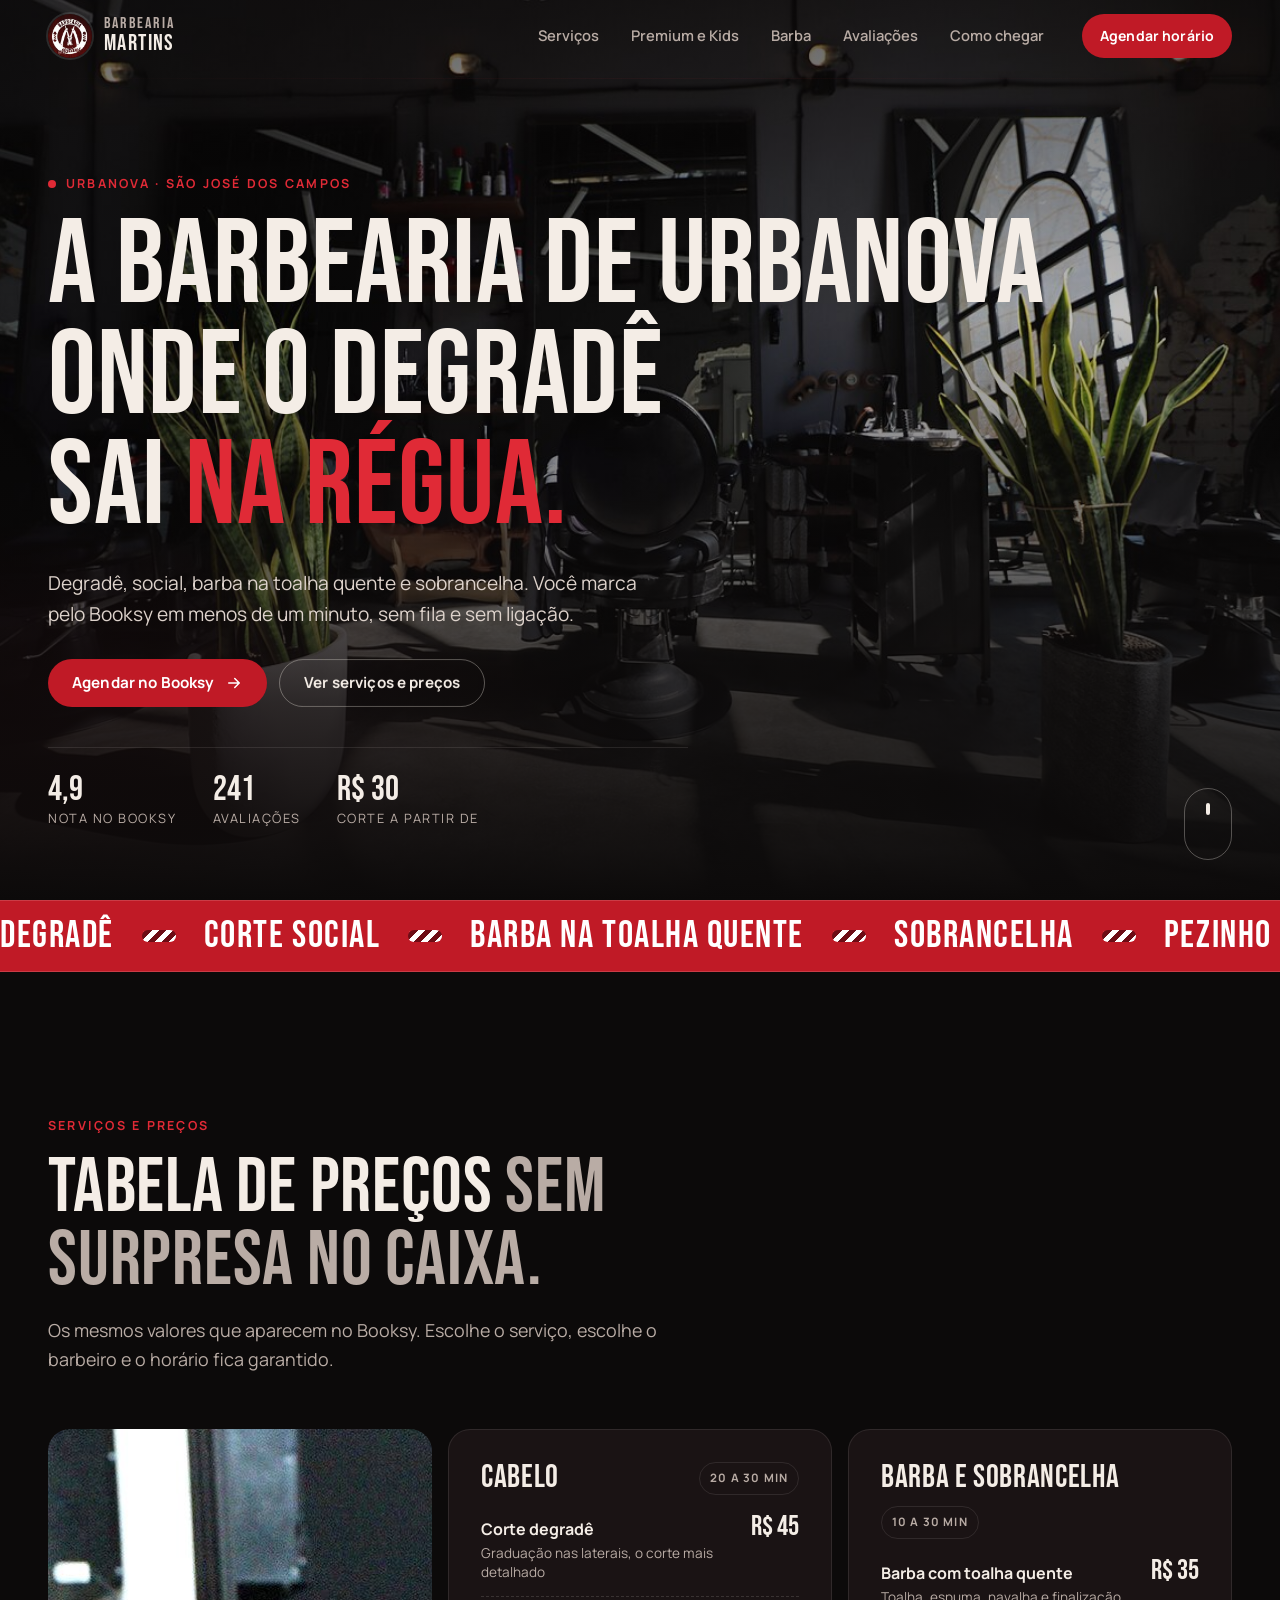
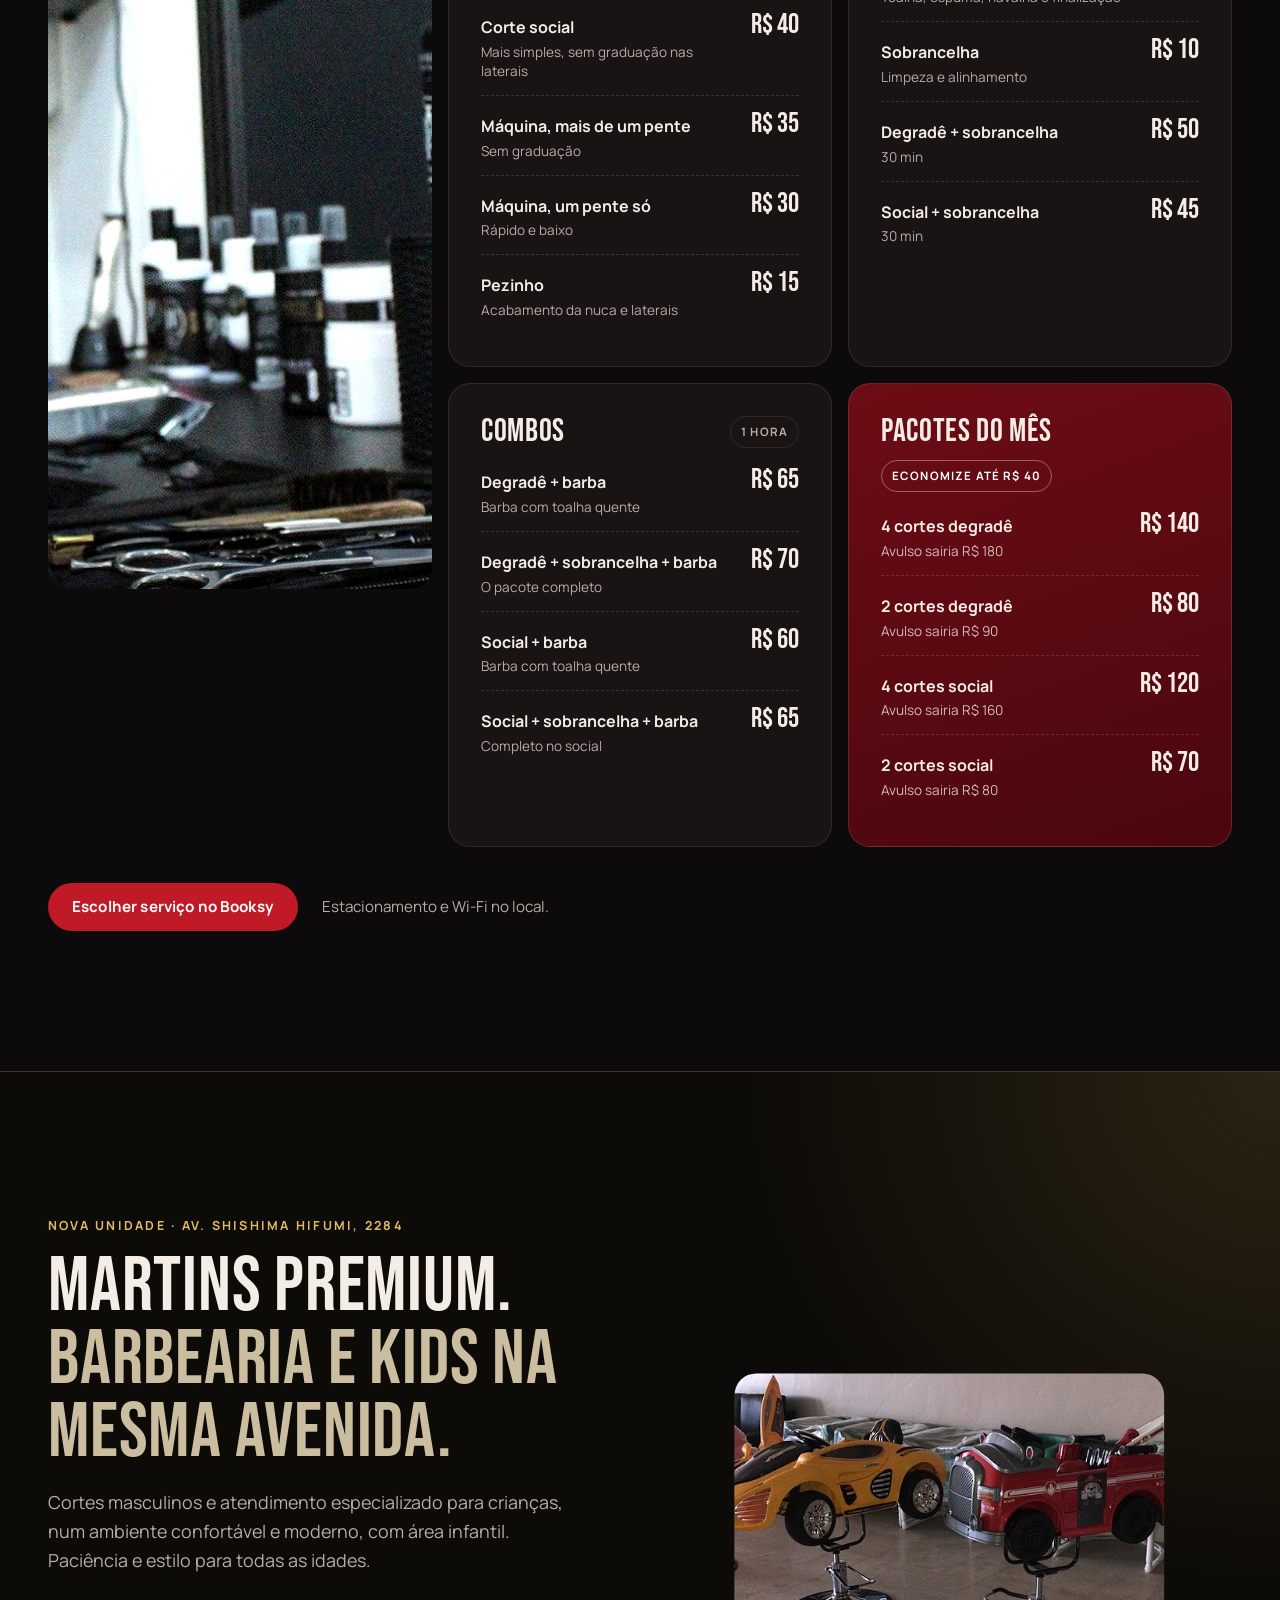
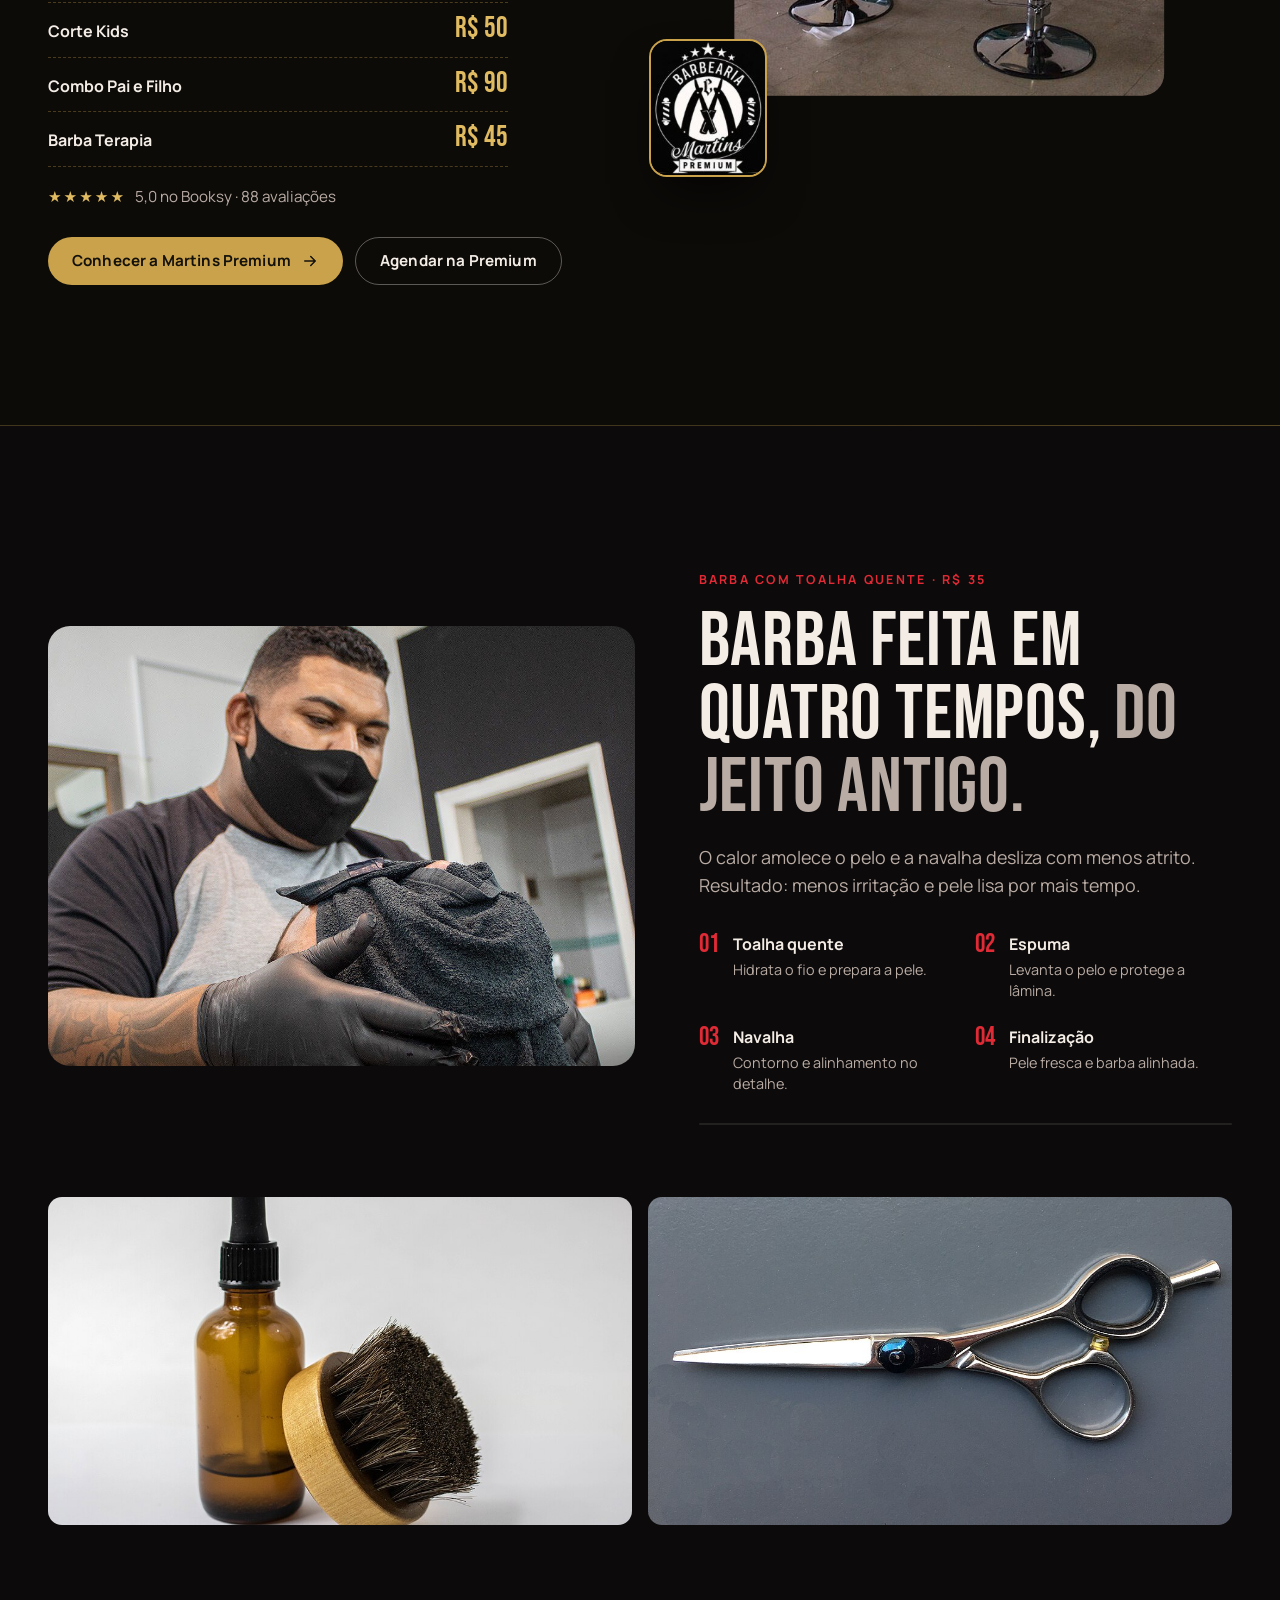
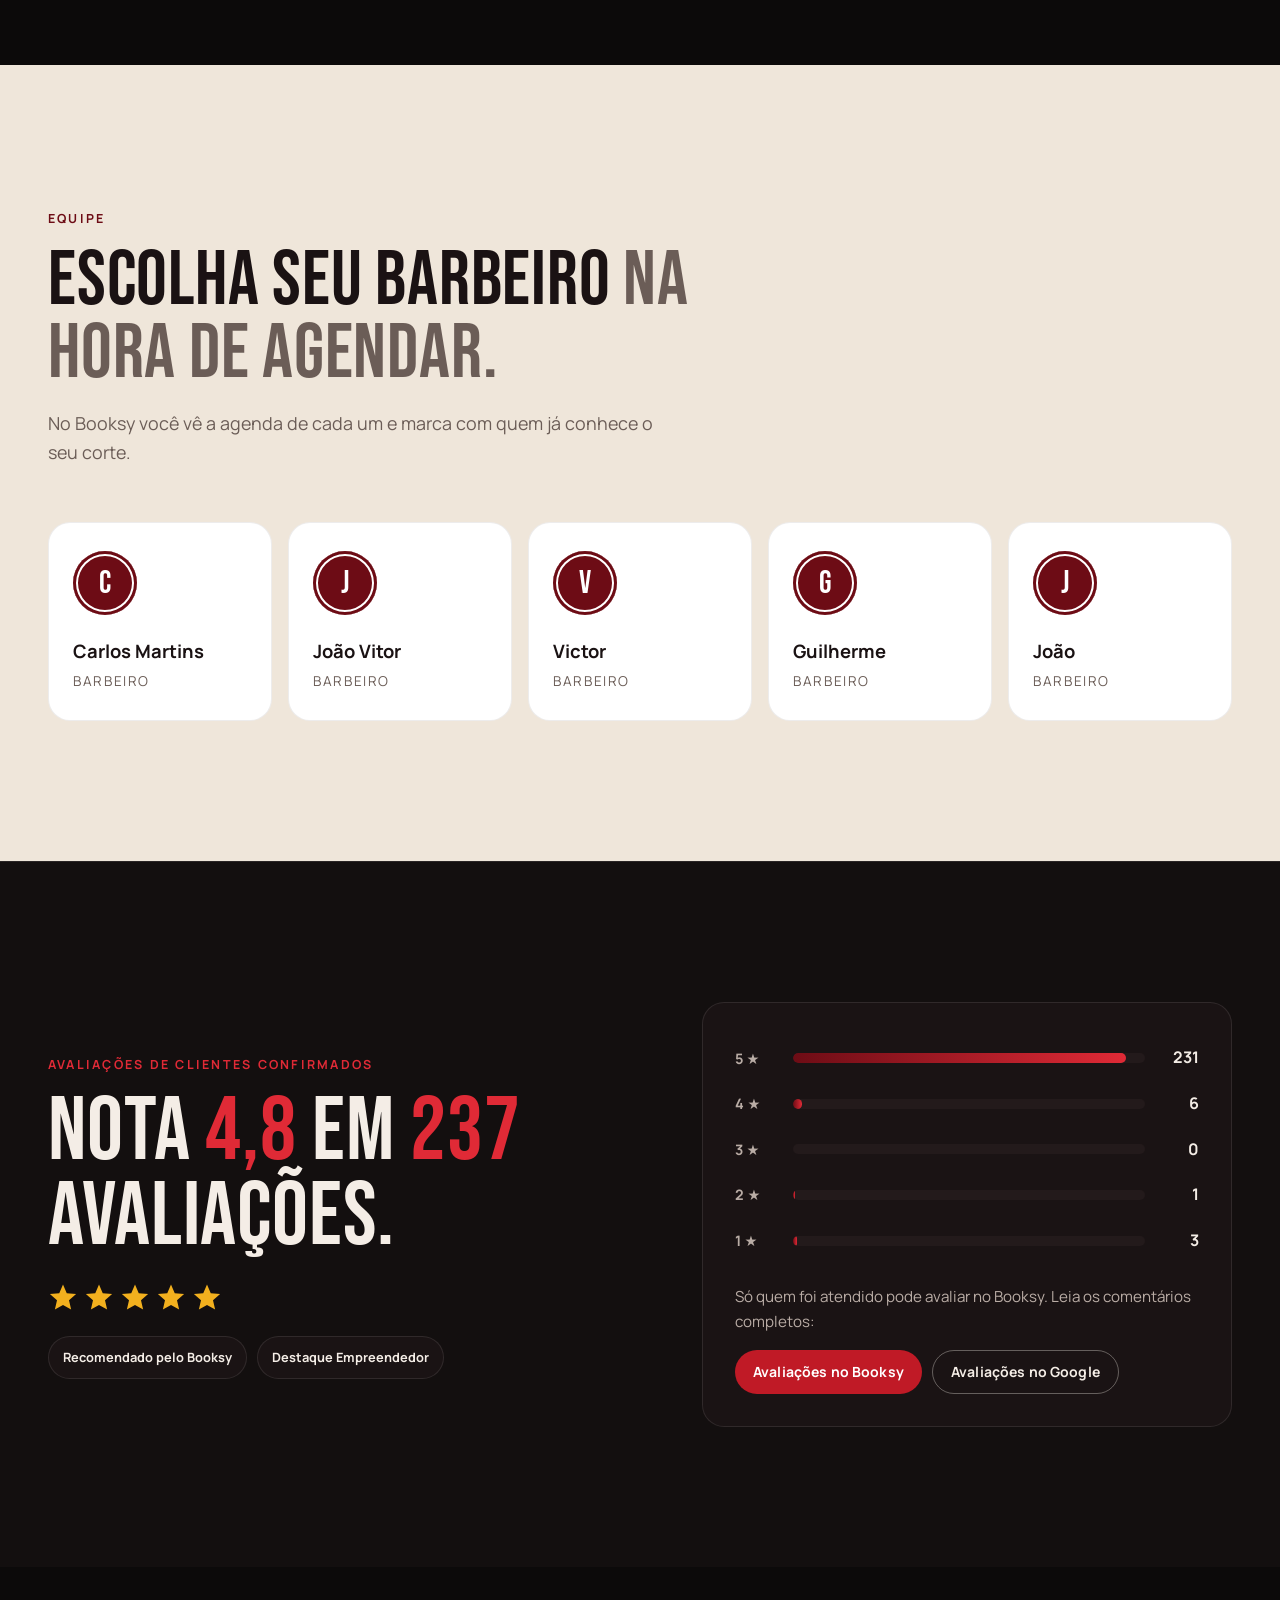
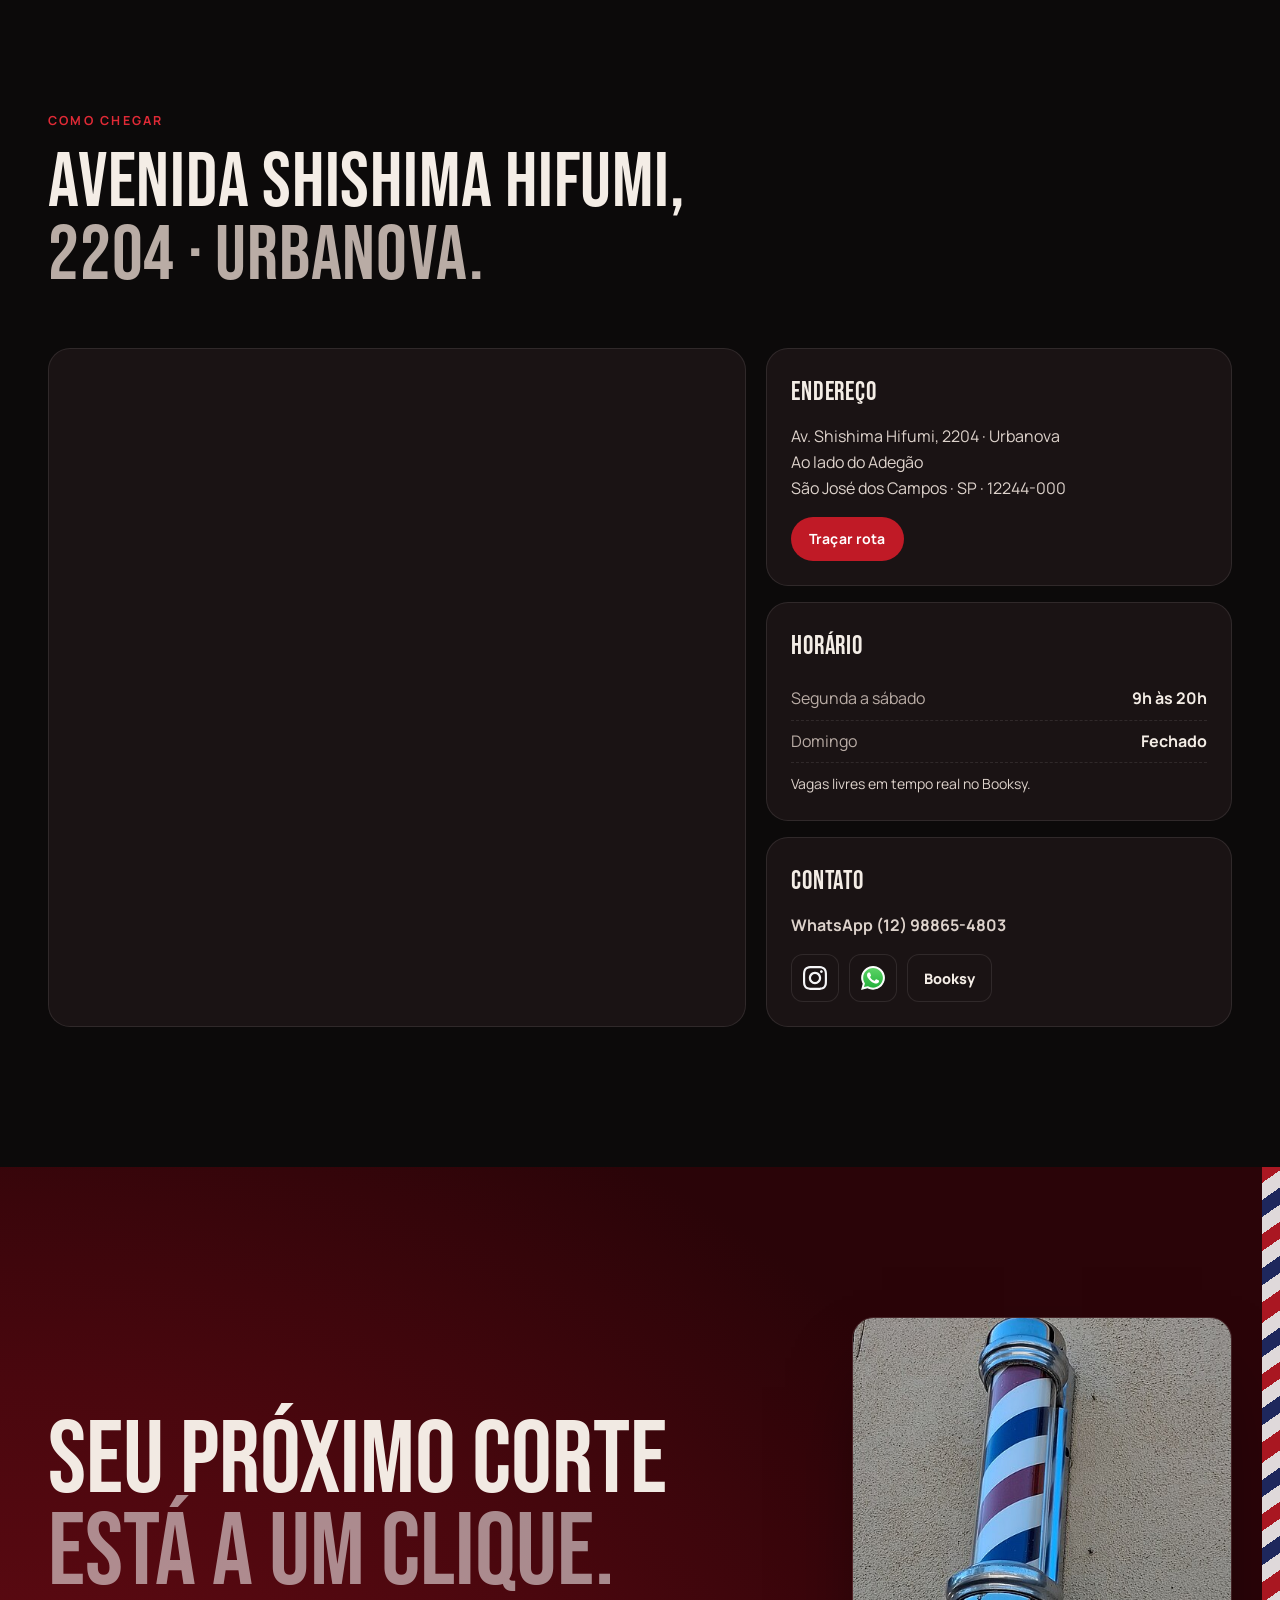
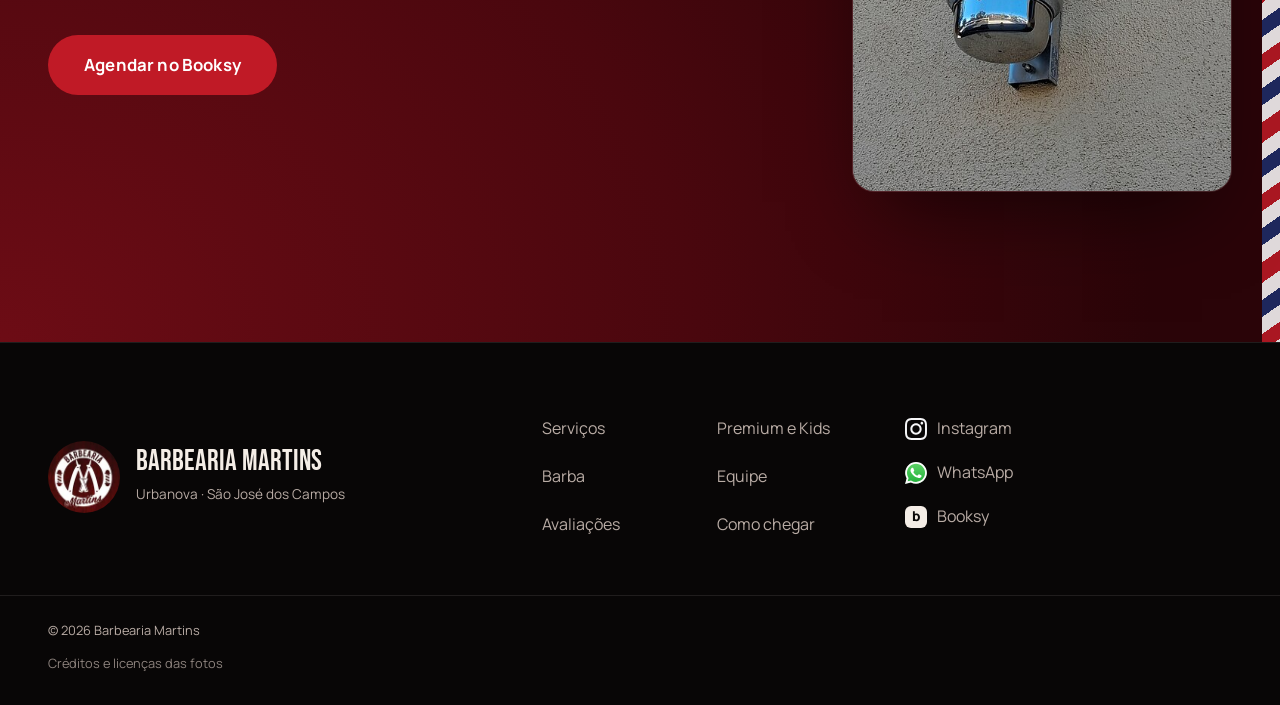
==== commit 7f74c477: "Adiciona página da Martins Premium Barbearia e Kids Substitui a seção Ciência do fio por uma chamada" ====
--- a/index.html
+++ b/index.html
@@ -67,7 +67,7 @@
     </a>
     <nav class="nav__links" aria-label="Principal">
       <a href="#servicos">Serviços</a>
-      <a href="#ciencia">Ciência do fio</a>
+      <a href="#premium">Premium e Kids</a>
       <a href="#barba">Barba</a>
       <a href="#avaliacoes">Avaliações</a>
       <a href="#local">Como chegar</a>
@@ -82,7 +82,7 @@
 <div class="menu" id="menu" hidden>
   <nav class="wrap menu__list" aria-label="Menu">
     <a href="#servicos">Serviços e preços</a>
-    <a href="#ciencia">Ciência do fio</a>
+    <a href="#premium">Premium e Kids</a>
     <a href="#barba">Barba na toalha quente</a>
     <a href="#equipe">Equipe</a>
     <a href="#avaliacoes">Avaliações</a>
@@ -204,49 +204,32 @@
     </div>
   </section>
 
-  <!-- CIÊNCIA DO FIO -->
-  <section class="science" id="ciencia">
-    <div class="wrap science__pin">
-      <div class="science__text">
-        <p class="eyebrow">Ciência do fio</p>
-        <h2 class="sec-title">O que o microscópio explica <span>sobre o seu corte.</span></h2>
-        <div class="science__progress" aria-hidden="true"><span class="science__count">01</span><i><b></b></i><span>04</span></div>
-
-        <div class="chapters">
-          <article class="chapter is-active">
-            <figure class="chapter__img"><img src="assets/img/photo-f3167801-960.jpg" srcset="assets/img/photo-f3167801-500.jpg 500w, assets/img/photo-f3167801-960.jpg 960w" sizes="100vw" width="960" height="722" alt="Fio de cabelo escuro visto ao microscópio" loading="lazy" decoding="async" data-source="stand-in"></figure>
-            <h3>O fio cresce cerca de 1 cm por mês.</h3>
-            <p>Parece pouco, mas no degradê faz diferença. Na lateral batida em 1 mm, duas semanas somam uns 5 mm e o contraste some antes do topo mudar. Por isso o degradê pede retorno a cada duas ou três semanas.</p>
-          </article>
-          <article class="chapter">
-            <figure class="chapter__img"><img src="assets/img/photo-f30081804-960.jpg" srcset="assets/img/photo-f30081804-500.jpg 500w, assets/img/photo-f30081804-960.jpg 960w" sizes="100vw" width="960" height="722" alt="Corte histológico de um folículo piloso visto ao microscópio" loading="lazy" decoding="async" data-source="stand-in"></figure>
-            <h3>Tudo nasce no folículo, embaixo da pele.</h3>
-            <p>A tesoura só alcança a parte morta do fio. Cortar mais vezes não engrossa o cabelo nem acelera o crescimento: isso é mito. O que o corte frequente faz é manter o desenho no lugar.</p>
-          </article>
-          <article class="chapter">
-            <figure class="chapter__img"><img src="assets/img/photo-f3167785-960.jpg" srcset="assets/img/photo-f3167785-500.jpg 500w, assets/img/photo-f3167785-960.jpg 960w" sizes="100vw" width="960" height="722" alt="Raiz de um fio de cabelo ao microscópio" loading="lazy" decoding="async" data-source="stand-in"></figure>
-            <h3>Perder fios no pente é normal.</h3>
-            <p>Cada fio tem um ciclo: cresce por anos, para e cai para dar lugar a outro. Dermatologistas consideram normal perder de 50 a 100 fios por dia. Entradas abrindo rápido ou falhas novas pedem um médico, não um corte.</p>
-          </article>
-          <article class="chapter">
-            <figure class="chapter__img"><img src="assets/img/photo-f118131237-960.jpg" srcset="assets/img/photo-f118131237-500.jpg 500w, assets/img/photo-f118131237-960.jpg 960w" sizes="100vw" width="960" height="960" alt="Lâminas de tesoura de aço damasco em detalhe" loading="lazy" decoding="async" data-source="stand-in"></figure>
-            <h3>Lâmina afiada corta limpo.</h3>
-            <p>Por fora, o fio é coberto por escamas sobrepostas, a cutícula. Lâmina cega amassa e abre a ponta; lâmina afiada corta reto e o acabamento dura mais. É por isso que tesoura e máquina passam por manutenção aqui.</p>
-          </article>
+  <!-- MARTINS PREMIUM E KIDS -->
+  <section class="teaser" id="premium">
+    <div class="wrap teaser__grid">
+      <div class="teaser__text">
+        <p class="eyebrow">Nova unidade · Av. Shishima Hifumi, 2284</p>
+        <h2 class="sec-title">Martins Premium. <span>Barbearia e kids na mesma avenida.</span></h2>
+        <p class="sec-lead">Cortes masculinos e atendimento especializado para crianças, num ambiente confortável e moderno, com área infantil. Paciência e estilo para todas as idades.</p>
+        <ul class="teaser__list">
+          <li><b>Corte Kids</b><span>R$ 50</span></li>
+          <li><b>Combo Pai e Filho</b><span>R$ 90</span></li>
+          <li><b>Barba Terapia</b><span>R$ 45</span></li>
+        </ul>
+        <p class="teaser__rating"><span class="teaser__stars" aria-hidden="true">★★★★★</span> 5,0 no Booksy · 88 avaliações</p>
+        <div class="teaser__actions">
+          <a class="btn btn--gold magnetic" href="premium.html">Conhecer a Martins Premium
+            <svg viewBox="0 0 24 24" aria-hidden="true"><path d="M5 12h14M13 6l6 6-6 6"/></svg>
+          </a>
+          <a class="btn btn--ghost" href="https://booksy.com/pt-br/391658_barbearia-martins-premium_barbearias_1026706_sao-jose-dos-campos#ba_s=seo" target="_blank" rel="noopener">Agendar na Premium</a>
         </div>
       </div>
-
-      <div class="lens" aria-hidden="true">
-        <div class="lens__ring"></div>
-        <div class="lens__view">
-          <img class="is-active" src="assets/img/photo-f3167801-960.jpg" alt="" width="960" height="722" loading="lazy" decoding="async">
-          <img src="assets/img/photo-f30081804-960.jpg" alt="" width="960" height="722" loading="lazy" decoding="async">
-          <img src="assets/img/photo-f3167785-960.jpg" alt="" width="960" height="722" loading="lazy" decoding="async">
-          <img src="assets/img/photo-f118131237-960.jpg" alt="" width="960" height="960" loading="lazy" decoding="async">
-        </div>
-        <span class="lens__mag">×400</span>
-        <span class="lens__cross"></span>
-      </div>
+      <a class="teaser__media" href="premium.html" aria-label="Conhecer a Martins Premium Barbearia e Kids">
+        <figure class="teaser__photo">
+          <img src="assets/img/photo-f90406670-960.jpg" srcset="assets/img/photo-f90406670-500.jpg 500w, assets/img/photo-f90406670-960.jpg 960w, assets/img/photo-f90406670.jpg 1280w" sizes="(max-width: 1023px) 100vw, 50vw" width="1280" height="720" alt="Cadeiras infantis de barbearia em formato de carro" loading="lazy" decoding="async" data-source="stand-in">
+        </figure>
+        <img class="teaser__badge" src="assets/img/logo-premium-160.jpg" alt="" width="160" height="187" loading="lazy">
+      </a>
     </div>
   </section>
 
@@ -390,7 +373,7 @@
     </div>
     <nav class="foot__nav" aria-label="Rodapé">
       <a href="#servicos">Serviços</a>
-      <a href="#ciencia">Ciência do fio</a>
+      <a href="#premium">Premium e Kids</a>
       <a href="#barba">Barba</a>
       <a href="#equipe">Equipe</a>
       <a href="#avaliacoes">Avaliações</a>
--- a/css/style.css
+++ b/css/style.css
@@ -191,45 +191,115 @@
 }
 @media (max-width:639px){.services__cta .btn{width:100%}}
 
-/* ---------- ciência ---------- */
-.science{position:relative;background:var(--bg-2);padding:clamp(80px,12vw,140px) 0;border-top:1px solid var(--line)}
-.science__pin{display:grid;gap:40px;grid-template-columns:1fr}
-.science__progress{display:none}
-.chapters{display:grid;gap:48px;margin-top:40px}
-.chapter h3{font-family:var(--display);font-weight:400;font-size:clamp(1.9rem,3.4vw,2.8rem);line-height:1;text-transform:uppercase;margin-top:20px}
-.chapter p{color:var(--muted);margin-top:14px;max-width:52ch;font-size:1.05rem}
-.chapter__img{border-radius:50%;overflow:hidden;width:min(320px,80vw);aspect-ratio:1;border:2px solid var(--surface-2);box-shadow:0 0 0 6px rgba(192,26,38,.10);margin-left:6px}
-.chapter__img img{width:100%;height:100%;object-fit:cover}
-.lens{display:none}
-
-@media (min-width:1024px){
-  .science{padding:0}
-  .science__pin{grid-template-columns:1.05fr 1fr;align-items:center;min-height:100vh;padding-block:calc(var(--nav-h) + 32px) 48px;gap:64px}
-  .science__progress{display:flex;align-items:center;gap:14px;margin-top:28px;font-family:var(--display);font-size:1.2rem;color:var(--muted)}
-  .science__progress i{position:relative;width:140px;height:2px;background:var(--line)}
-  .science__progress b{position:absolute;inset:0;background:var(--red-hi);transform-origin:left;transform:scaleX(.25)}
-  .science__count{color:var(--ink)}
-  .chapters{position:relative;display:block;margin-top:24px;min-height:260px}
-  .chapter{position:absolute;inset:0 0 auto;opacity:0;visibility:hidden;transform:translateY(24px);transition:opacity .5s var(--ease),transform .5s var(--ease),visibility .5s}
-  .chapter.is-active{opacity:1;visibility:visible;transform:none}
-  .chapter__img{display:none}
-  .chapter h3{margin-top:0}
-  .lens{display:block;position:relative;width:min(40vw,560px);aspect-ratio:1;justify-self:center}
-  .lens__view{position:absolute;inset:6%;border-radius:50%;overflow:hidden;clip-path:circle(50% at 50% 50%);background:#000}
-  .lens__view img{position:absolute;inset:0;width:100%;height:100%;object-fit:cover;opacity:0;transform:scale(1.15);transition:opacity .7s var(--ease),transform 1.4s var(--ease)}
-  .lens__view img.is-active{opacity:1;transform:scale(1)}
-  .lens__ring{position:absolute;inset:0;border-radius:50%;border:1px solid var(--line);background:
-    repeating-conic-gradient(from 0deg,rgba(244,237,230,.35) 0 .4deg,transparent .4deg 6deg);
-    -webkit-mask:radial-gradient(circle,transparent 66%,#000 66.5%,#000 69%,transparent 69.5%);
-            mask:radial-gradient(circle,transparent 66%,#000 66.5%,#000 69%,transparent 69.5%)}
-  .lens::after{content:"";position:absolute;inset:4.5%;border-radius:50%;border:2px solid var(--red);box-shadow:0 0 60px rgba(192,26,38,.25)}
-  .lens__mag{position:absolute;right:2%;bottom:6%;font-family:var(--display);font-size:1.4rem;background:var(--red);color:#fff;padding:4px 12px;border-radius:99px}
-  .lens__cross{position:absolute;inset:6%;border-radius:50%;pointer-events:none;background:
-    linear-gradient(rgba(255,255,255,.18),rgba(255,255,255,.18)) center/1px 100% no-repeat,
-    linear-gradient(rgba(255,255,255,.18),rgba(255,255,255,.18)) center/100% 1px no-repeat}
-  .no-pin .chapters{display:grid;gap:40px;min-height:0}
-  .no-pin .chapter{position:static;opacity:1;visibility:visible;transform:none}
-}
+/* ---------- chamada Martins Premium (index) ---------- */
+.btn--gold{background:#c9a24b;color:#14110b}
+.btn--gold::after{content:"";position:absolute;inset:0;z-index:-1;background:linear-gradient(110deg,transparent 30%,rgba(255,255,255,.35) 50%,transparent 70%);transform:translateX(-120%);transition:transform .7s var(--ease)}
+.btn--gold:hover{background:#e0bb62}
+.btn--gold:hover::after{transform:translateX(120%)}
+.teaser{position:relative;padding:clamp(80px,12vw,140px) 0;background:radial-gradient(70% 90% at 100% 0%,rgba(201,162,75,.16),transparent 60%),#0d0b08;border-block:1px solid rgba(201,162,75,.28);overflow:hidden}
+.teaser .eyebrow{color:#e0bb62}
+.teaser .sec-title span{color:#cbbd9f}
+.teaser__grid{display:grid;gap:56px;grid-template-columns:1fr;align-items:center}
+.teaser__list{margin-top:28px;max-width:460px}
+.teaser__list li{display:flex;align-items:baseline;justify-content:space-between;gap:16px;padding:12px 0;border-top:1px dashed rgba(201,162,75,.32)}
+.teaser__list li:last-child{border-bottom:1px dashed rgba(201,162,75,.32)}
+.teaser__list b{font-weight:700}
+.teaser__list span{font-family:var(--display);font-size:1.8rem;line-height:1;color:#e0bb62}
+.teaser__rating{margin-top:18px;color:var(--muted);font-size:.95rem}
+.teaser__stars{color:#e0bb62;letter-spacing:2px;margin-right:6px}
+.teaser__actions{display:flex;flex-wrap:wrap;gap:12px;margin-top:28px}
+.teaser__media{position:relative;display:block;margin-bottom:28px}
+.teaser__photo{border-radius:22px;overflow:hidden;aspect-ratio:4/3;border:1px solid rgba(201,162,75,.4);background:var(--surface)}
+.teaser__photo img{width:100%;height:100%;object-fit:cover;transition:transform .8s var(--ease)}
+.teaser__media:hover .teaser__photo img{transform:scale(1.03)}
+.teaser__badge{position:absolute;left:-18px;bottom:-30px;width:118px;height:auto;border-radius:18px;border:2px solid #c9a24b;box-shadow:0 24px 50px -16px rgba(0,0,0,.8)}
+@media (min-width:1024px){.teaser__grid{grid-template-columns:1fr 1.05fr;gap:80px}}
+@media (max-width:639px){
+  .teaser__actions .btn{width:100%}
+  .teaser__badge{width:84px;left:12px;bottom:-24px;border-radius:14px}
+}
+
+/* ---------- tema Martins Premium (premium.html): preto, dourado e creme ---------- */
+.premium{--bg:#0b0a08;--bg-2:#12100c;--surface:#18150f;--surface-2:#241e14;--line:rgba(243,239,232,.10);--ink:#f5f1ea;--muted:#b9ae9b;--red:#c9a24b;--red-hi:#e0bb62;--wine:#3b2f17;--wine-2:#17120a;--cream:#f3efe8;--cream-ink:#14110b}
+.premium .btn--red,.premium .skip,.premium .dock__main{color:#14110b!important}
+.premium .marquee{color:#14110b;border-color:rgba(0,0,0,.2)}
+.premium .marquee i{background:repeating-linear-gradient(-45deg,#14110b 0 5px,#f3efe8 5px 10px)}
+.premium .card--red{background:linear-gradient(160deg,#3b2f17,#17120a);border-color:rgba(201,162,75,.4)}
+.premium .card--red .price small{color:rgba(243,239,232,.75)}
+.premium .price span{color:var(--red-hi)}
+.premium .nav__brand img{border-radius:10px;width:40px;height:47px;box-shadow:none}
+.premium .hero__media img{filter:grayscale(1) contrast(1.08) brightness(.9)}
+.premium .hero__shade{background:linear-gradient(180deg,rgba(11,10,8,.7) 0%,rgba(11,10,8,.3) 35%,rgba(11,10,8,.88) 78%,var(--bg) 100%),radial-gradient(70% 60% at 0% 100%,rgba(201,162,75,.28),transparent 70%)}
+.premium .stars svg{fill:var(--red-hi)}
+.premium .pole{background:repeating-linear-gradient(-35deg,#c9a24b 0 14px,#14110b 14px 28px,#f3efe8 28px 42px,#14110b 42px 56px);background-size:100% 140px}
+.premium .close{background:radial-gradient(90% 120% at 0% 100%,#3b2f17,#17120a 60%,#0b0a08)}
+
+/* sobre */
+.about{padding:clamp(80px,12vw,140px) 0;background:var(--bg)}
+.about__grid{display:grid;gap:48px;grid-template-columns:1fr;align-items:center}
+.about__bio{font-size:clamp(1.05rem,1.6vw,1.3rem);line-height:1.65;color:#e6dfd3;margin-top:22px;max-width:58ch}
+.about__bio::first-letter{font-family:var(--display);font-size:3.4em;float:left;line-height:.8;margin:.08em .1em 0 0;color:var(--red-hi)}
+.chips{display:flex;flex-wrap:wrap;gap:10px;margin-top:28px}
+.chips li{display:flex;align-items:center;gap:10px;padding:10px 16px;border-radius:99px;background:var(--surface);border:1px solid rgba(201,162,75,.3);font-weight:700;font-size:.9rem}
+.chips svg{width:18px;height:18px;fill:none;stroke:var(--red-hi);stroke-width:2;stroke-linecap:round;stroke-linejoin:round}
+.about__photo{border-radius:var(--radius-lg);overflow:hidden;aspect-ratio:4/3;border:1px solid rgba(201,162,75,.35)}
+.about__photo img{width:100%;height:100%;object-fit:cover;transition:transform .8s var(--ease)}
+.about__photo:hover img{transform:scale(1.03)}
+.about__team{display:grid;grid-template-columns:1fr 1fr;gap:12px;margin-top:28px;max-width:520px}
+.about__team li{display:flex;align-items:center;gap:12px;padding:14px;border-radius:var(--radius);background:var(--surface);border:1px solid var(--line)}
+.about__team .team__initial{width:48px;height:48px;margin:0;font-size:1.5rem;background:var(--red);color:#14110b;box-shadow:inset 0 0 0 3px var(--red),inset 0 0 0 5px #14110b;flex:none}
+.about__team b{display:block;font-size:.98rem;line-height:1.25}
+.about__team small{color:var(--muted);font-size:.78rem}
+@media (min-width:1024px){.about__grid{grid-template-columns:1.05fr 1fr;gap:72px}}
+@media (max-width:479px){.about__team{grid-template-columns:1fr}}
+
+/* kids */
+.kids{padding:clamp(80px,12vw,140px) 0 clamp(64px,8vw,100px);background:var(--cream);color:var(--cream-ink);overflow:hidden}
+.kids .eyebrow{color:#8a6a22}
+.kids .sec-title span,.kids .sec-lead{color:#6e6352}
+.kids__offers{display:grid;gap:16px;grid-template-columns:1fr;margin-top:8px}
+.offer{position:relative;overflow:hidden;display:flex;justify-content:space-between;align-items:center;gap:16px;padding:24px 26px;border-radius:var(--radius-lg);background:#fff;border:1px solid rgba(20,17,11,.08);transition:transform .3s var(--ease),box-shadow .3s}
+.offer:hover{transform:translateY(-2px);box-shadow:0 18px 40px -20px rgba(59,47,23,.4)}
+.offer b{display:block;font-family:var(--display);font-weight:400;font-size:1.9rem;line-height:1;text-transform:uppercase}
+.offer small{display:block;color:#6e6352;margin-top:6px}
+.offer span{font-family:var(--display);font-size:2.6rem;line-height:1;color:#8a6a22;white-space:nowrap}
+.offer.spot::before{background:radial-gradient(320px circle at var(--mx) var(--my),rgba(201,162,75,.18),transparent 60%)}
+.tips{margin-top:clamp(48px,6vw,72px)}
+.tips__head{display:flex;flex-wrap:wrap;align-items:end;justify-content:space-between;gap:12px;margin-bottom:24px}
+.tips__head h3{font-family:var(--display);font-weight:400;font-size:clamp(1.9rem,3.4vw,2.8rem);line-height:1;text-transform:uppercase}
+.tips__head p{color:#6e6352;font-size:.9rem}
+.tips__head a{color:#8a6a22;font-weight:700;text-decoration:underline;text-underline-offset:3px}
+.tips__track{display:grid;gap:14px;grid-template-columns:1fr}
+.tip{position:relative;display:flex;flex-direction:column;justify-content:space-between;gap:20px;min-height:220px;padding:26px;border-radius:var(--radius-lg);background:#fff;border:1px solid rgba(201,162,75,.45);overflow:hidden}
+.tip__n{font-family:var(--display);font-size:4.4rem;line-height:.85;background:linear-gradient(180deg,#e0b44d,#7a5a1c);-webkit-background-clip:text;background-clip:text;color:transparent}
+.tip h4{margin:0;font-family:var(--display);font-weight:400;font-size:1.9rem;line-height:1;text-transform:uppercase}
+.tip p{margin:8px 0 0;color:#4d4436;font-size:1rem;line-height:1.5}
+.tip--photo{padding:0;border:0;min-height:340px;background:#14110b}
+.tip--photo img{position:absolute;inset:0;width:100%;height:100%;object-fit:cover;object-position:50% 62%;opacity:.88}
+.tip--photo .tip__body{position:relative;margin-top:auto;padding:26px;background:linear-gradient(0deg,rgba(11,10,8,.94),rgba(11,10,8,0));color:#f5f1ea}
+.tip--photo p{color:#e6dfd3}
+.tip--photo .tip__n{background:linear-gradient(180deg,#f0cc72,#b58a2f);-webkit-background-clip:text;background-clip:text}
+@media (min-width:768px){.kids__offers{grid-template-columns:1fr 1fr}.tips__track{grid-template-columns:1fr 1fr}}
+/* trilho horizontal fixado (só no computador, ativado pelo JS) */
+.tips--h .tips__track{display:flex;width:max-content;gap:20px}
+.tips--h .tip{width:min(380px,30vw);min-height:420px;flex:none}
+.tips--h .tip--photo{width:min(440px,34vw)}
+
+/* instagram */
+.insta{padding:clamp(80px,12vw,140px) 0;background:var(--bg-2);border-top:1px solid var(--line)}
+.insta__grid{display:grid;grid-template-columns:repeat(2,1fr);gap:12px}
+.insta__grid a{position:relative;display:block;border-radius:var(--radius);overflow:hidden;aspect-ratio:4/5;background:var(--surface);border:1px solid rgba(201,162,75,.25)}
+.insta__grid img{width:100%;height:100%;object-fit:cover;transition:transform .8s var(--ease)}
+.insta__grid a:hover img{transform:scale(1.03)}
+.insta__cta{display:flex;flex-wrap:wrap;gap:12px;margin-top:28px}
+@media (min-width:1024px){.insta__grid{grid-template-columns:repeat(4,1fr);gap:16px}}
+@media (max-width:639px){.insta__cta .btn{width:100%}}
+.policy{margin-top:14px;padding:14px 16px;border-radius:12px;background:rgba(201,162,75,.08);border:1px solid rgba(201,162,75,.3);font-size:.88rem;color:#e6dfd3}
+.close__media--logo{aspect-ratio:480/560;max-width:320px;background:#000;border-color:rgba(201,162,75,.45)}
+.close__media--logo img{object-fit:contain}
+.premium .eyebrow .dot{background:var(--red-hi);animation:pinggold 2.4s infinite}
+@keyframes pinggold{0%{box-shadow:0 0 0 0 rgba(224,187,98,.6)}70%{box-shadow:0 0 0 10px rgba(224,187,98,0)}100%{box-shadow:0 0 0 0 rgba(224,187,98,0)}}
+.foot__also{display:inline-flex;align-items:center;gap:10px;min-height:44px;color:var(--ink);font-weight:700;text-decoration:underline;text-underline-offset:3px}
 
 /* ---------- barba ---------- */
 .beard{padding:clamp(80px,12vw,140px) 0;background:var(--bg)}
